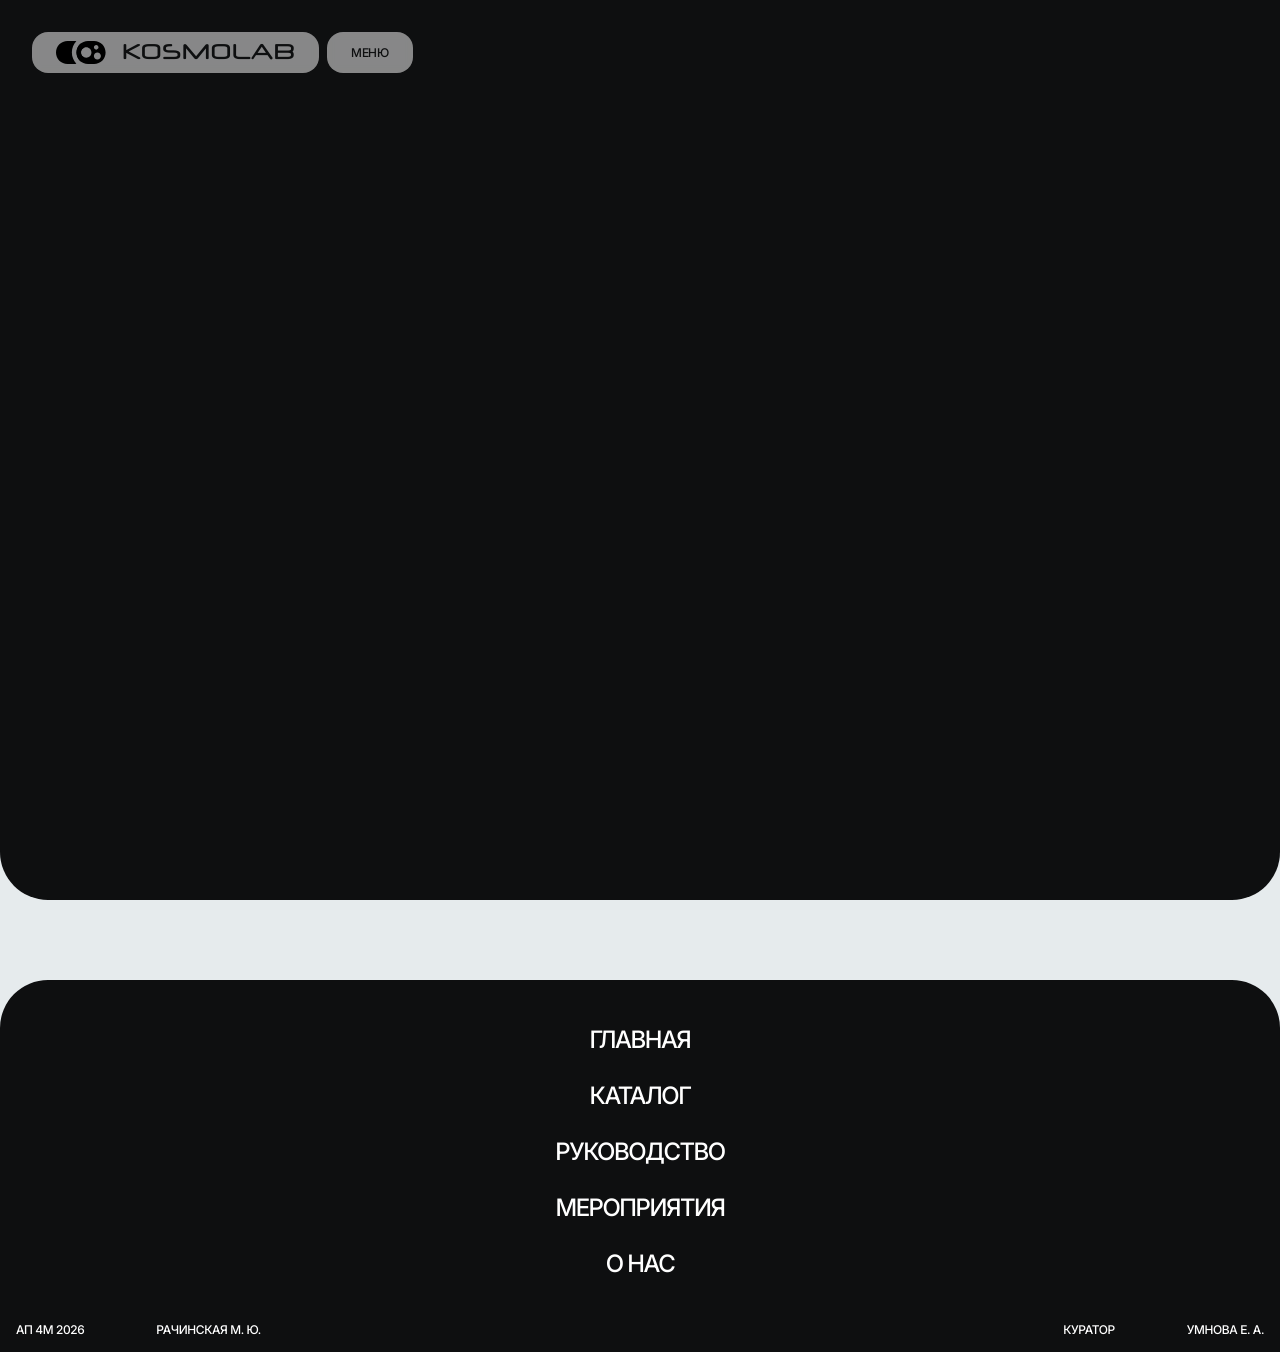
==== about.html @ 8a2f96f0 "add catalog teaser section" ====
<!DOCTYPE html>
<html lang="ru">
<head>
    <meta charset="UTF-8">
    <meta name="viewport" content="width=device-width, initial-scale=1.0">
    <title>KOSMOLAB — О нас</title>

    <link rel="stylesheet" href="./css/reset.css">
    <link rel="stylesheet" href="./css/variables.css">
    <link rel="stylesheet" href="./css/main.css">
    <link rel="stylesheet" href="./css/tab-adaptive.css">
    <link rel="stylesheet" href="./css/mob-adaptive.css">

    <script src="./js/main.js" defer></script>
</head>

<body>
    <div class="page">
        <header class="header">
            <a class="header__logo" href="./index.html" aria-label="KOSMOLAB — главная">
                <img class="header__logo-icon" src="./assets/images/ui/kosmolab-logo-icon.svg" alt="">
                <span class="header__logo-text">KOSMOLAB</span>
            </a>

            <nav class="nav" aria-label="Основная навигация">
                <a class="nav__link text-microcopy-medium is-active" href="./index.html">Главная</a>
                <a class="nav__link text-microcopy-medium" href="./catalog.html">Каталог</a>
                <a class="nav__link text-microcopy-medium" href="./events.html">Мероприятия</a>
                <a class="nav__link text-microcopy-medium" href="./about.html">О нас</a>
                <a class="nav__link text-microcopy-medium" href="./guide.html">Руководство</a>
            </nav>

            <button class="button mobile-menu-button text-microcopy-medium" type="button" aria-expanded="false" aria-controls="mobileNav">
                Меню
            </button>

            <nav class="mobile-nav" id="mobileNav" aria-label="Мобильная навигация">
                <a class="mobile-nav__link button text-microcopy-medium is-active" href="./index.html">Главная</a>
                <a class="mobile-nav__link button text-microcopy-medium" href="./catalog.html">Каталог</a>
                <a class="mobile-nav__link button text-microcopy-medium" href="./events.html">Мероприятия</a>
                <a class="mobile-nav__link button text-microcopy-medium" href="./about.html">О нас</a>
                <a class="mobile-nav__link button text-microcopy-medium" href="./guide.html">Руководство</a>
            </nav>
        </header>

        <main>
            <section class="hero-screen">
                <div class="hero-screen__inner">
                    <div class="hero-screen__visual">
                        
                    </div>
                </div>
            </section>
        </main>

        <footer class="footer">
            <nav class="footer__nav" aria-label="Навигация в подвале">
                <a class="text-caption" href="./index.html">Главная</a>
                <a class="text-caption" href="./catalog.html">Каталог</a>
                <a class="text-caption" href="./guide.html">Руководство</a>
                <a class="text-caption" href="./events.html">Мероприятия</a>
                <a class="text-caption" href="./about.html">О&nbsp;нас</a>
            </nav>

            <div class="footer__meta">
                <span class="text-microcopy-medium">АП&nbsp;4М&nbsp;2026</span>
                <span class="text-microcopy-medium">Рачинская&nbsp;М.&nbsp;Ю.</span>
            </div>

            <div class="footer__credits">
                <span class="text-microcopy-medium">Куратор</span>
                <span class="text-microcopy-medium">Умнова&nbsp;Е.&nbsp;А.</span>
            </div>
        </footer>
    </div>
</body>
</html>
---- css/variables.css ----
@font-face {
    font-family: "Neuropol";
    src: url("../assets/fonts/neuropol.woff2") format("woff2");
    font-weight: 400;
    font-style: normal;
    font-display: swap;
}

@font-face {
    font-family: "Inter";
    src: url("../assets/fonts/inter-regular.woff2") format("woff2");
    font-weight: 400;
    font-style: normal;
    font-display: swap;
}

@font-face {
    font-family: "Inter";
    src: url("../assets/fonts/inter-medium.woff2") format("woff2");
    font-weight: 500;
    font-style: normal;
    font-display: swap;
}

:root {
    --page-width: 1440px;

    --grid-columns: 12;
    --page-padding: 16px;
    --grid-gap: 16px;

    --header-offset: 32px;
    --section-space: 80px;

    --color-black: #0E0F10;
    --color-white: #FFFFFF;
    --color-light-gray: #E6EBED;
    --color-gray: #65676B;
    --color-blue: #C2D8EE;
    --color-dark-blue: #242B31;

    --color-black-rgb: 0, 0, 0;
    --color-white-rgb: 255, 255, 255;

    --glass-white: rgba(var(--color-white-rgb), 0.5);
    --glass-black-text: rgba(var(--color-black-rgb), 0.35);

    --blur-default: 5px;

    --radius-small: 16px;
    --radius-medium: 24px;
    --radius-large-mobile: 32px;
    --radius-large: 48px;
    --radius-pill: 999px;

    --font-main: "Inter", Arial, sans-serif;
    --font-display: "Neuropol", Arial, sans-serif;
}
---- css/main.css ----
body {
    font-family: var(--font-main);
    background-color: var(--color-light-gray);
    color: var(--color-black);
}

.page {
    width: 100%;
    min-height: 100vh;
    overflow-x: hidden;

    display: flex;
    flex-direction: column;
}

main {
    flex: 1;
}

.grid {
    display: grid;
    grid-template-columns: repeat(var(--grid-columns), minmax(0, 1fr));
    column-gap: var(--grid-gap);
}

.section {
    padding-top: var(--section-space);
    padding-bottom: 0;
}

.is-hidden {
    display: none !important;
}


/* типографика */
.text-h1 {
    font-family: var(--font-display);
    font-size: 64px;
    line-height: 1;
    font-weight: 400;
    text-transform: uppercase;
}

.text-h2 {
    font-family: var(--font-main);
    font-size: 48px;
    line-height: 1;
    font-weight: 500;
    letter-spacing: -0.06em;
    text-transform: uppercase;
}

.text-caption {
    font-family: var(--font-main);
    font-size: 24px;
    line-height: 1;
    font-weight: 500;
    letter-spacing: -0.06em;
    text-transform: uppercase;
}

.text-body {
    font-family: var(--font-main);
    font-size: 16px;
    line-height: 1.2;
    font-weight: 400;
    letter-spacing: -0.06em;
    text-transform: uppercase;
}

.text-microcopy {
    font-family: var(--font-main);
    font-size: 12px;
    line-height: 1.1;
    font-weight: 400;
    letter-spacing: -0.03em;
    text-transform: uppercase;
}

.text-microcopy-medium {
    font-family: var(--font-main);
    font-size: 12px;
    line-height: 1.1;
    font-weight: 500;
    letter-spacing: -0.03em;
    text-transform: uppercase;
}



.container {
    width: 100%;
    max-width: var(--page-width);
    margin: 0 auto;
    padding-left: var(--page-padding);
    padding-right: var(--page-padding);
}


/* ui */
.nav {
    display: flex;
    align-items: center;
    gap: 8px;
}

.nav__link {
    min-height: 41px;
    padding: 0 24px;

    display: inline-flex;
    align-items: center;
    justify-content: center;

    border-radius: var(--radius-small);
    background-color: var(--glass-white);
    backdrop-filter: blur(var(--blur-default));
    -webkit-backdrop-filter: blur(var(--blur-default));

    color: rgba(var(--color-black-rgb), 0.35);
}

.nav__link.is-active {
    color: var(--color-black);
}

.nav__link,
.button {
    font-family: var(--font-main);
    font-weight: 500;
}

.button.mobile-menu-button {
    display: none;
}


.button {
    min-height: 41px;
    padding: 0 24px;

    display: inline-flex;
    align-items: center;
    justify-content: center;
    gap: 8px;

    border-radius: var(--radius-small);
    background-color: var(--glass-white);
    backdrop-filter: blur(var(--blur-default));
    -webkit-backdrop-filter: blur(var(--blur-default));

    color: var(--color-black);
    white-space: nowrap;
}

.button--solid {
    background-color: var(--color-white);
    backdrop-filter: none;
    -webkit-backdrop-filter: none;
}

.button--outline {
    background-color: transparent;
    color: var(--color-white);
    border: 1px solid var(--color-white);
    backdrop-filter: none;
    -webkit-backdrop-filter: none;
}

.icon-button {
    width: 72px;
    height: 72px;

    display: inline-flex;
    align-items: center;
    justify-content: center;

    border-radius: var(--radius-small);
    background-color: var(--glass-white);
    backdrop-filter: blur(var(--blur-default));
    -webkit-backdrop-filter: blur(var(--blur-default));
}

.icon-button img,
.icon-button svg {
    width: 32px;
    height: 32px;
}


/* хедер */
.header {
    position: fixed;
    top: var(--header-offset);
    left: var(--header-offset);
    right: var(--header-offset);
    z-index: 100;

    display: flex;
    align-items: center;
    gap: 8px;
}

.header__logo {
    min-height: 41px;
    padding: 0 24px;

    display: inline-flex;
    align-items: center;
    justify-content: center;
    gap: 16px;

    border-radius: var(--radius-small);
    background-color: var(--glass-white);
    backdrop-filter: blur(var(--blur-default));
    -webkit-backdrop-filter: blur(var(--blur-default));

    color: var(--color-black);
    font-family: var(--font-display);
    font-size: 24px;
    line-height: 1;
    text-transform: uppercase;
}
.mobile-nav {
    display: none;
}

.header__logo-icon {
    height: 23px;
    width: auto;
    flex-shrink: 0;
}

.header__logo-text {
    display: inline-block;
}


.card {
    border-radius: var(--radius-medium);
    background-color: var(--color-white);
    overflow: hidden;
}

/* футер */
.footer {
    position: relative;
    width: 100%;
    min-height: 372px;

    margin-top: var(--section-space);
    padding: 48px 16px 20px;

    background-color: var(--color-black);
    color: var(--color-white);

    border-radius: var(--radius-large) var(--radius-large) 0 0;
}

.footer__nav {
    width: fit-content;
    margin: 0 auto;

    display: flex;
    flex-direction: column;
    align-items: center;
    gap: 32px;
}

.footer__meta {
    position: absolute;
    left: 16px;
    bottom: 16px;

    display: flex;
    align-items: center;
    gap: 72px;
}

.footer__credits {
    position: absolute;
    right: 16px;
    bottom: 16px;

    display: flex;
    align-items: center;
    gap: 72px;
}






/* I. hero-блок */
.hero-screen {
    width: 100%;
    min-height: 0x;
    height: 100svh;
    

    position: relative;
    overflow: hidden;

    background-color: var(--color-black);
    color: var(--color-white);

    border-radius: 0 0 var(--radius-large) var(--radius-large);

    --callout-start-width: 1380px;
    --callout-shift-speed: 0.53;
    --callout-shift: max(0px, calc((var(--callout-start-width) - 100vw) * var(--callout-shift-speed)));
}

.hero-screen__inner {
    width: 100%;
    height: 100%;
    position: relative;
}

.hero-screen__visual {
    position: absolute;
    inset: 0;
}

/* фон : шум */
.hero-screen__bg {
    position: absolute;
    inset: 0;
    z-index: 0;

    width: 100%;
    height: 100%;
    object-fit: cover;
    opacity: 0.9;
    pointer-events: none;
    user-select: none;
}

/* планеты */
.hero-screen__planet {
    position: absolute;
    pointer-events: none;
    user-select: none;
}

/* общий размер большой планеты */
.hero-screen {
    --planet-main-size: clamp(520px, calc(428px + 11.9vw), 600px);
}

.hero-screen__planet--main {
    z-index: 1;
    width: var(--planet-main-size);
    height: auto;

    left: 50%;
    top: 48%;
    transform: translate(-50%, -50%);
}

.hero-screen__planet--small {
    z-index: 3;

    width: calc(var(--planet-main-size) * 0.333);
    height: auto;

    left: calc(50% + var(--planet-main-size) * 0.4);
    top: calc(50% + var(--planet-main-size) * 0.35);

    transform: translate(-50%, -50%);
}


/* логотип + описание */
.hero-screen__content {
    position: absolute;
    z-index: 4;
    left: 50%;
    top: 50%;
    transform: translate(-50%, -50%);

    display: flex;
    align-items: center;
    gap: 32px;

    width: max-content;
    max-width: calc(100% - 48px);
}

/* биг логотип kosmolab */
.hero-screen__logo {
    flex: 0 1 auto;
    min-width: 0;
    width: min(70vw, 1040px);
    height: auto;
    pointer-events: none;
    user-select: none;
}
.hero-screen__logo--tablet,
.hero-screen__logo--mobile {
    display: none;
}

/* описание лабы */
.hero-screen__lead {
    flex: 0 0 auto;
    width: 360px;
    margin: 0;

    font-family: var(--font-main);
    font-weight: 500;
    font-size: 24px;
    line-height: 1.15;
    letter-spacing: -0.04em;
    text-transform: uppercase;
    color: var(--color-white);
}


/* пунктики с подписями */
.hero-callout {
    position: absolute;
    z-index: 4;

    width: 380px;
    height: 90px;
}

.hero-callout__circle {
    position: absolute;
    width: 48px;
    height: 48px;

    border-radius: 50%;
    background-color: rgba(var(--color-white-rgb), 0.5);
    backdrop-filter: blur(var(--blur-default));
    -webkit-backdrop-filter: blur(var(--blur-default));
}

.hero-callout__line {
    position: absolute;
    width: 120px;
    height: auto;
    z-index: 10;

    display: block;
    pointer-events: none;
    user-select: none;
}

.hero-callout__text {
    position: absolute;
    white-space: nowrap;

    font-family: var(--font-main);
    font-weight: 500;
    font-size: 12px;
    line-height: 1.15;
    letter-spacing: -0.02em;
    text-transform: uppercase;
    color: var(--color-light-gray);
}


/* верхний правый пункт */
.hero-callout--top {
    left: calc(50% + 204px - var(--callout-shift));
    top: calc(50% - 280px);
}
.hero-callout--top .hero-callout__circle {
    left: 0;
    bottom: 0;
}
.hero-callout--top .hero-callout__line {
    left: 24px;
    bottom: 24px;
    width: 150px;
}
.hero-callout--top .hero-callout__text {
    left: 188px;
    top: 20px;
}

/* нижний левый пункт */
.hero-callout--bottom {
    right: calc(50% + 176px - var(--callout-shift));
    top: calc(50% + 194px);
}
.hero-callout--bottom .hero-callout__circle {
    right: 0;
    top: 0;
}
.hero-callout--bottom .hero-callout__line {
    right: 24px;
    top: 24px;
    width: 150px;
}
.hero-callout--bottom .hero-callout__text {
    right: 188px;
    bottom: 20px;
}


/* кнопки */
.hero-screen__buttons {
    position: absolute;
    z-index: 6;
    left: 50%;
    bottom: 32px;
    transform: translateX(-50%);

    display: inline-grid;
    grid-auto-flow: column;
    grid-auto-columns: 1fr;
    gap: 12px;
}
.hero-screen__buttons .button {
    width: 100%;
    justify-content: center;
}







/* II. о нас */
.about-preview {
    background-color: var(--color-light-gray);
}

.about-preview__inner {
    row-gap: 64px;
    align-items: start;
}


/* заголовок */
.about-preview__title {
    grid-column: 1 / 13;
    grid-row: 1;
    margin: 0;
    color: var(--color-black);

    white-space: nowrap;
}

/* утп */
.about-preview__stats {
    grid-column: 1 / 13;
    grid-row: 1;

    display: grid;
    grid-template-columns: repeat(var(--grid-columns), minmax(0, 1fr));
    column-gap: var(--grid-gap);
    align-items: start;

    margin-top: 12px;
}
.about-preview__stat:nth-child(1) {
    grid-column: 4 / 7;
}
.about-preview__stat:nth-child(2) {
    grid-column: 8 / 10;
}
.about-preview__stat:nth-child(3) {
    grid-column: 12 / 13;
    justify-self: end;
    text-align: right;
}

.about-preview__stat {
    margin: 0;
    display: flex;
    flex-direction: column;
    gap: 4px;
}

.about-preview__stat--end {
    align-items: flex-end;
    text-align: right;
}

.about-preview__stat-line {
    color: rgba(var(--color-black-rgb), 0.25);
    white-space: nowrap;
}


/* описание + миссия */
.about-preview__content {
    grid-column: 1 / 13;
    grid-row: 2;

    display: grid;
    grid-template-columns: repeat(var(--grid-columns), minmax(0, 1fr));
    column-gap: var(--grid-gap);
}

.about-preview__block {
    grid-column: 1 / 6;
    display: flex;
    align-items: flex-start;
    gap: 16px;
}

.about-preview__block--mission {
    grid-column: 8 / 13;
}

/* стиль боди */
.about-preview__label {
    flex: 0 0 auto;
    min-width: 88px;
    color: var(--color-gray);
}
.about-preview__text {
    margin: 0;
    max-width: 340px;
    color: var(--color-gray);
}

.about-preview__block--mission .about-preview__text {
    max-width: 360px;
}


/* ста-кнопка */
.about-preview__button {
    grid-column: 1 / 13;
    grid-row: 3;
    justify-self: center;

    color: var(--color-black);
    border-color: var(--color-black);
}






/* III. тизер каталога */
.catalog-teaser {
    background-color: var(--color-light-gray);
    --teaser-planet: 340px;
    --teaser-gap: 75px;
}

/* бегущая строка планет */
.catalog-teaser__marquee {
    width: 100vw;
    margin-left: calc(50% - 50vw);
    overflow: hidden;
}
.catalog-teaser__track {
    display: flex;
    align-items: flex-start;
    gap: var(--teaser-gap);

    width: max-content;
    margin: 0;
    padding: 0;
    list-style: none;

    animation: catalog-teaser-marquee 25s linear infinite;
    will-change: transform;
}

@keyframes catalog-teaser-marquee {
    from { transform: translateX(0); }
    to   { transform: translateX(-50%); }
}


.catalog-teaser__planet {
    flex: 0 0 var(--teaser-planet);

    display: flex;
    flex-direction: column;
    align-items: center;
    gap: 32px;
}

.catalog-teaser__planet-image {
    position: relative;
    width: var(--teaser-planet);
    aspect-ratio: 1 / 1;
}

.catalog-teaser__planet-image img {
    display: block;
    width: 100%;
    height: 100%;
    object-fit: contain;
}


/* ховер лайт планет */
.catalog-teaser__planet-image .is-light {
    position: absolute;
    inset: 0;
    opacity: 0;
    transition: opacity 0.4s ease;
}

.catalog-teaser__planet:hover .is-light {
    opacity: 1;
}

.catalog-teaser__planet-name {
    color: var(--color-black);
}


/* мерч */
.catalog-teaser__merch {
    display: grid;
    grid-template-columns: repeat(3, 1fr);
    column-gap: calc(var(--grid-gap));
    margin-top: 48px;
}

.catalog-teaser__card {
    margin: 0;
    display: flex;
    flex-direction: column;
    align-items: center;
    gap: 32px;
}

.catalog-teaser__card-frame {
    width: 100%;
    aspect-ratio: 1 / 1;
    overflow: hidden;
    border-radius: var(--radius-medium);
    background-color: var(--color-light-gray);
}

.catalog-teaser__card-image {
    width: 100%;
    height: 100%;
    object-fit: cover;

    /* дефолт : зум + чб */
    transform: scale(2.1);
    filter: grayscale(1);
    transition: transform 0.7s ease, filter 0.7s ease;
}

.catalog-teaser__card:hover .catalog-teaser__card-image {
    transform: scale(1);
    filter: grayscale(0);
}

.catalog-teaser__card-name {
    color: var(--color-black);
}

/* ста-кнопка */
.catalog-teaser__button {
    display: flex;
    justify-self: center;
    width: max-content;

    margin: 48px;

    color: var(--color-black);
    border-color: var(--color-black);
}

/* уважение к prefers-reduced-motion */
@media (prefers-reduced-motion: reduce) {
    .catalog-teaser__track {
        animation: none;
    }
}
---- css/tab-adaptive.css ----
/* планшет 1280px - 769px */
@media (min-width: 769px) and (max-width: 1280px) {
    
    /* ui */
    .nav {
        display: none;
    }

    .button.mobile-menu-button {
        display: inline-flex;
    }

    /* хедер */
    .header {
        right: auto;
        width: max-content;
    }
    .header__logo-icon {
        height: 23px;
    }


    /* выпадающее меню */
    .mobile-nav {
        position: absolute;
        top: calc(100% + 12px);
        left: 0;

        display: grid;
        grid-template-columns: 1fr;
        gap: 8px;

        width: 100%;

        opacity: 0;
        visibility: hidden;
        pointer-events: none;
        transform: translateY(-8px);
        transition: opacity 0.25s ease, transform 0.25s ease, visibility 0.25s ease;
    }

    .mobile-nav.is-open {
        opacity: 1;
        visibility: visible;
        pointer-events: auto;
        transform: translateY(0);
    }

    .mobile-nav__link {
        width: 100%;
        min-height: 41px;

        justify-content: flex-start;
        text-align: left;

        color: rgba(var(--color-black-rgb), 0.35);
    }

    .mobile-nav__link.is-active {
        color: var(--color-black);
    }



    /* I. hero-блок */
    
    /* логотип + описание */
    .hero-screen__content {
        gap: 24px;
        max-width: calc(100% - 64px);
    }

    .hero-screen__logo--tablet {
        display: block;
        width: clamp(320px, 38vw, 420px);
        transform: translateY(16px);
    }
    .hero-screen__logo--desktop,
    .hero-screen__logo--mobile {
        display: none;
    }


    /* пунктики с подписями */
    .hero-callout {
        width: 300px;
    }

    .hero-callout__text {
        white-space: normal;
        max-width: 150px;
    }

    /* верхний правый пункт */
    .hero-callout--top {
        left: auto;
        right: 48px;
        top: calc(50% - 300px);
    }

    .hero-callout--top .hero-callout__circle {
        left: 0;
        bottom: 0;
    }

    .hero-callout--top .hero-callout__line {
        left: 24px;
        bottom: 24px;
        width: 150px;
    }

    .hero-callout--top .hero-callout__text {
        left: 64px;
        top: -12px;
        text-align: left;
    }

    /* нижний левый пункт */
    .hero-callout--bottom {
        left: 72px;
        right: auto;
        bottom: calc(50% - 300px);
    }

    .hero-callout--bottom .hero-callout__circle {
        right: 0;
        top: 0;
    }

    .hero-callout--bottom .hero-callout__line {
        right: 24px;
        top: 24px;
        width: 150px;
    }

    .hero-callout--bottom .hero-callout__text {
        right: 24px;
        bottom: -12px;
        text-align: left;
    }




    /* II. о нас */
    .about-preview__inner {
        row-gap: 48px;
    }

    /* заголовок */
    .about-preview__title {
        grid-column: 1 / 5;
        grid-row: 1;
    }

    /* утп */
    .about-preview__stats {
        grid-column: 1 / 13;
        grid-row: 2;

        display: grid;
        grid-template-columns: repeat(var(--grid-columns), minmax(0, 1fr));
        column-gap: var(--grid-gap);
        row-gap: 0;

        margin-top: 0;
    }

    .about-preview__stat:nth-child(1) {
        grid-column: 1 / 4;
    }

    .about-preview__stat:nth-child(2) {
        grid-column: 7 / 10;
    }

    .about-preview__stat:nth-child(3) {
        grid-column: 10 / 13;
        justify-self: end;
        align-items: flex-end;
        text-align: right;
    }

    /* описание + миссия */
    .about-preview__content {
        grid-column: 1 / 13;
        grid-row: 3;

        display: grid;
        grid-template-columns: repeat(var(--grid-columns), minmax(0, 1fr));
        column-gap: var(--grid-gap);
        row-gap: 0;
    }

    .about-preview__block {
        grid-column: 1 / 6;

        display: flex;
        flex-direction: column;
        gap: 12px;
    }

    .about-preview__block--mission {
        grid-column: 7 / 13;
    }

    .about-preview__text,
    .about-preview__block--mission .about-preview__text {
        max-width: 340px;
    }

    /* ста */
    .about-preview__button {
        grid-column: 1 / 13;
        grid-row: 4;
        justify-self: center;
        margin-top: 8px;
    }




    /* ===== Тизер каталога — планшет ===== */
    .catalog-teaser {
        --teaser-planet: 240px;
        --teaser-gap: 56px;
    }

    .catalog-teaser__merch {
        column-gap: var(--grid-gap);
        margin-top: 56px;
    }

    .catalog-teaser__button {
        margin-top: 56px;
    }
}
---- css/mob-adaptive.css ----
/* мобилка <= 768px */
@media (max-width: 768px) {
    :root {
        --grid-columns: 4;
        --page-padding: 16px;
        --grid-gap: 12px;

        --header-offset: 20px;
        --section-space: 60px;
    }


    /* типографика */
    .text-h1 {
        font-size: 37px;
    }

    .text-h2 {
        font-size: 32px;
    }

    .text-caption {
        font-size: 21px;
    }

    .text-body {
        font-size: 16px;
    }

    .text-microcopy,
    .text-microcopy-medium {
        font-size: 12px;
    }


    /* ui */
    .nav {
        display: none;
    }

    .button.mobile-menu-button {
        display: inline-flex;
    }


    /* хедер */
    .header {
        right: auto;
        width: max-content;
    }

    .header__logo-text {
        display: none;
    }

    .header__logo-icon {
        height: 23px;
    }

    /* выпадающее меню */
    .mobile-nav {
        position: absolute;
        top: calc(100% + 12px);
        left: 0;

        display: grid;
        grid-template-columns: 1fr;
        gap: 8px;

        width: 100%;

        opacity: 0;
        visibility: hidden;
        pointer-events: none;
        transform: translateY(-8px);
        transition: opacity 0.25s ease, transform 0.25s ease, visibility 0.25s ease;
    }

    .mobile-nav.is-open {
        opacity: 1;
        visibility: visible;
        pointer-events: auto;
        transform: translateY(0);
    }

    .mobile-nav__link {
        width: 100%;
        min-height: 41px;

        justify-content: flex-start;
        text-align: left;

        color: rgba(var(--color-black-rgb), 0.35);
    }

    .mobile-nav__link.is-active {
        color: var(--color-black);
    }


    /* футер */
    .footer {
        min-height: 330px;
        padding: 48px 16px 48px;
        border-radius: 32px 32px 0 0;
    }

    .footer__nav {
        gap: 28px;
        font-size: 24px;
    }

    .footer__meta,
    .footer__credits {
        position: static;
        gap: 0;
        justify-content: space-between;

        width: 100%;
        font-size: 12px;
    }

    .footer__meta {
        margin-top: 48px;
    }

    .footer__credits {
        margin-top: 12px;
    }




    /* I. hero-блок */
    .hero-screen {
        --planet-main-size: clamp(280px, 78vw, 520px);
        --mob-hero-shift: clamp(32px, 6svh, 72px);

        height: 100vh;
        height: 100svh;
        min-height: 0;
        max-height: 950px;

        border-radius: 0 0 var(--radius-large-mobile) var(--radius-large-mobile);
    }

    /* планеты */
    .hero-screen__planet--main {
        top: calc(50% - var(--mob-hero-shift));
    }
    .hero-screen__planet--small {
        top: calc(50% + var(--planet-main-size) * 0.42 - var(--mob-hero-shift));
    }

    /* логотип + описание */
    .hero-screen__content {
        position: absolute;
        inset: 0;

        display: block;

        width: auto;
        max-width: none;

        transform: none;
    }

    /* логотип */
    .hero-screen__logo--mobile {
        display: block;
        position: absolute;
        left: 24px;
        top: calc(48% - var(--mob-hero-shift));
        transform: translateY(-50%);

        width: clamp(240px, 88vw, 300px);
        height: auto;
    }

    .hero-screen__logo--desktop,
    .hero-screen__logo--tablet {
        display: none;
    }

    /* описание лабы */
    .hero-screen__lead {
        position: absolute;
        left: 24px;
        right: 24px;
        bottom: 80px;

        width: auto;
        max-width: 348px;
        margin: 0;

        font-size: 21px;
        line-height: 1.1;
        letter-spacing: -0.06em;
    }


    /* пунктики с подписями */
    .hero-callout {
        width: 170px;
        height: 107px;
    }

    .hero-callout__text {
        white-space: normal;
        width: 120px;
        max-width: 115px;
    }

    /* верхний правый пункт */
    .hero-callout--top {
        left: auto;
        right: 32px;
        top: calc(50% - 235px - var(--mob-hero-shift));
    }

    .hero-callout--top .hero-callout__circle {
        left: 0;
        bottom: 0;
    }

    .hero-callout--top .hero-callout__line {
        left: 24px;
        bottom: 24px;
        width: 150px;
    }

    .hero-callout--top .hero-callout__text {
        left: 64px;
        top: -7px;
        text-align: left;
    }
    
    /* нижний левый пункт */
    .hero-callout--bottom {
        left: 32px;
        right: auto;
        top: auto;
        bottom: calc(50% - 235px + var(--mob-hero-shift));
    }

    .hero-callout--bottom .hero-callout__circle {
        right: 0;
        top: 0;
    }

    .hero-callout--bottom .hero-callout__line {
        right: 24px;
        top: 24px;
        width: 150px;
    }

    .hero-callout--bottom .hero-callout__text {
        left: -4px;
        top: 15px;
        text-align: left;
    }


    /* mob : кнопки */
    .hero-screen__buttons {
        left: 16px;
        right: 16px;
        bottom: 16px;
        transform: none;

        display: grid;
        grid-template-columns: 1fr 1fr;
        grid-auto-flow: row;
        gap: 12px;
    }




    /* II. о нас */
    .about-preview__inner {
        row-gap: 32px;
    }
    
    /* заголовок */
    .about-preview__title {
        grid-column: 1 / 5;
        grid-row: auto;
    }

    /* утп */
    .about-preview__stats {
        grid-column: 1 / 5;
        grid-row: auto;

        display: grid;
        grid-template-columns: 1fr;
        row-gap: 16px;

        margin-top: -4px;
    }

    .about-preview__stat {
        margin: 0;
        width: 100%;
    }

    .about-preview__stat:nth-child(1) {
        grid-column: 1 / -1;
        justify-self: stretch;
        align-items: flex-start;
        text-align: left;
    }

    .about-preview__stat:nth-child(2) {
        grid-column: 1 / -1;
        justify-self: stretch;
        align-items: flex-end;
        text-align: right;
    }

    .about-preview__stat:nth-child(3) {
        grid-column: 1 / -1;
        justify-self: stretch;
        align-items: flex-start;
        text-align: left;
    }

    .about-preview__stat--end {
        align-items: flex-start;
        text-align: left;
    }

    .about-preview__stat-line {
        white-space: normal;
    }

    /* описание + миссия */
    .about-preview__content {
        grid-column: 1 / 5;
        grid-row: auto;
        grid-template-columns: 1fr;
        row-gap: 32px;
    }
        
    .about-preview__block,
    .about-preview__block--mission {
        grid-column: 1 / 5;
        flex-direction: column; gap: 8px;
    }
    
    .about-preview__text,
    .about-preview__block--mission .about-preview__text {
        max-width: none;
    }
        
    /* ста */ .about-preview__button {
        grid-column: 1 / 5;
        grid-row: auto;
        justify-self: stretch;
        margin-top: 8px;
    }





    /* ===== Тизер каталога — мобайл: сетка 2×2 вместо бегущей строки ===== */

    /* отключаем marquee: лента больше не обрезается и не едет */
    .catalog-teaser__marquee {
        overflow: visible;
    }

    .catalog-teaser__track {
        display: grid;
        grid-template-columns: repeat(2, 1fr);
        column-gap: 16px;
        row-gap: 48px;
        width: auto;          /* сброс width: max-content с десктопа */
        animation: none;      /* выключаем бесконечную прокрутку */
    }

    /* прячем дубликаты, которые нужны только для desktop-ленты */
    .catalog-teaser__planet[aria-hidden="true"] {
        display: none;
    }

    /* крупные планеты, влезающие в колонку, по центру с подписью */
    .catalog-teaser__planet {
        gap: 12px;
    }

    .catalog-teaser__planet-image {
        width: 100%;
        max-width: clamp(140px, 44vw, 220px);
    }

    /* мерч остаётся ниже, как был (горизонтальная прокрутка со снапом) */
    .catalog-teaser__merch {
        display: flex;
        grid-template-columns: none;
        column-gap: var(--grid-gap);
        margin-top: 48px;

        overflow-x: auto;
        scroll-snap-type: x mandatory;
        -webkit-overflow-scrolling: touch;
        padding-bottom: 4px;
    }

    .catalog-teaser__card {
        flex: 0 0 72%;
        scroll-snap-align: center;
    }

    .catalog-teaser__button {
        width: 100%;
        margin-top: 40px;
    }
}
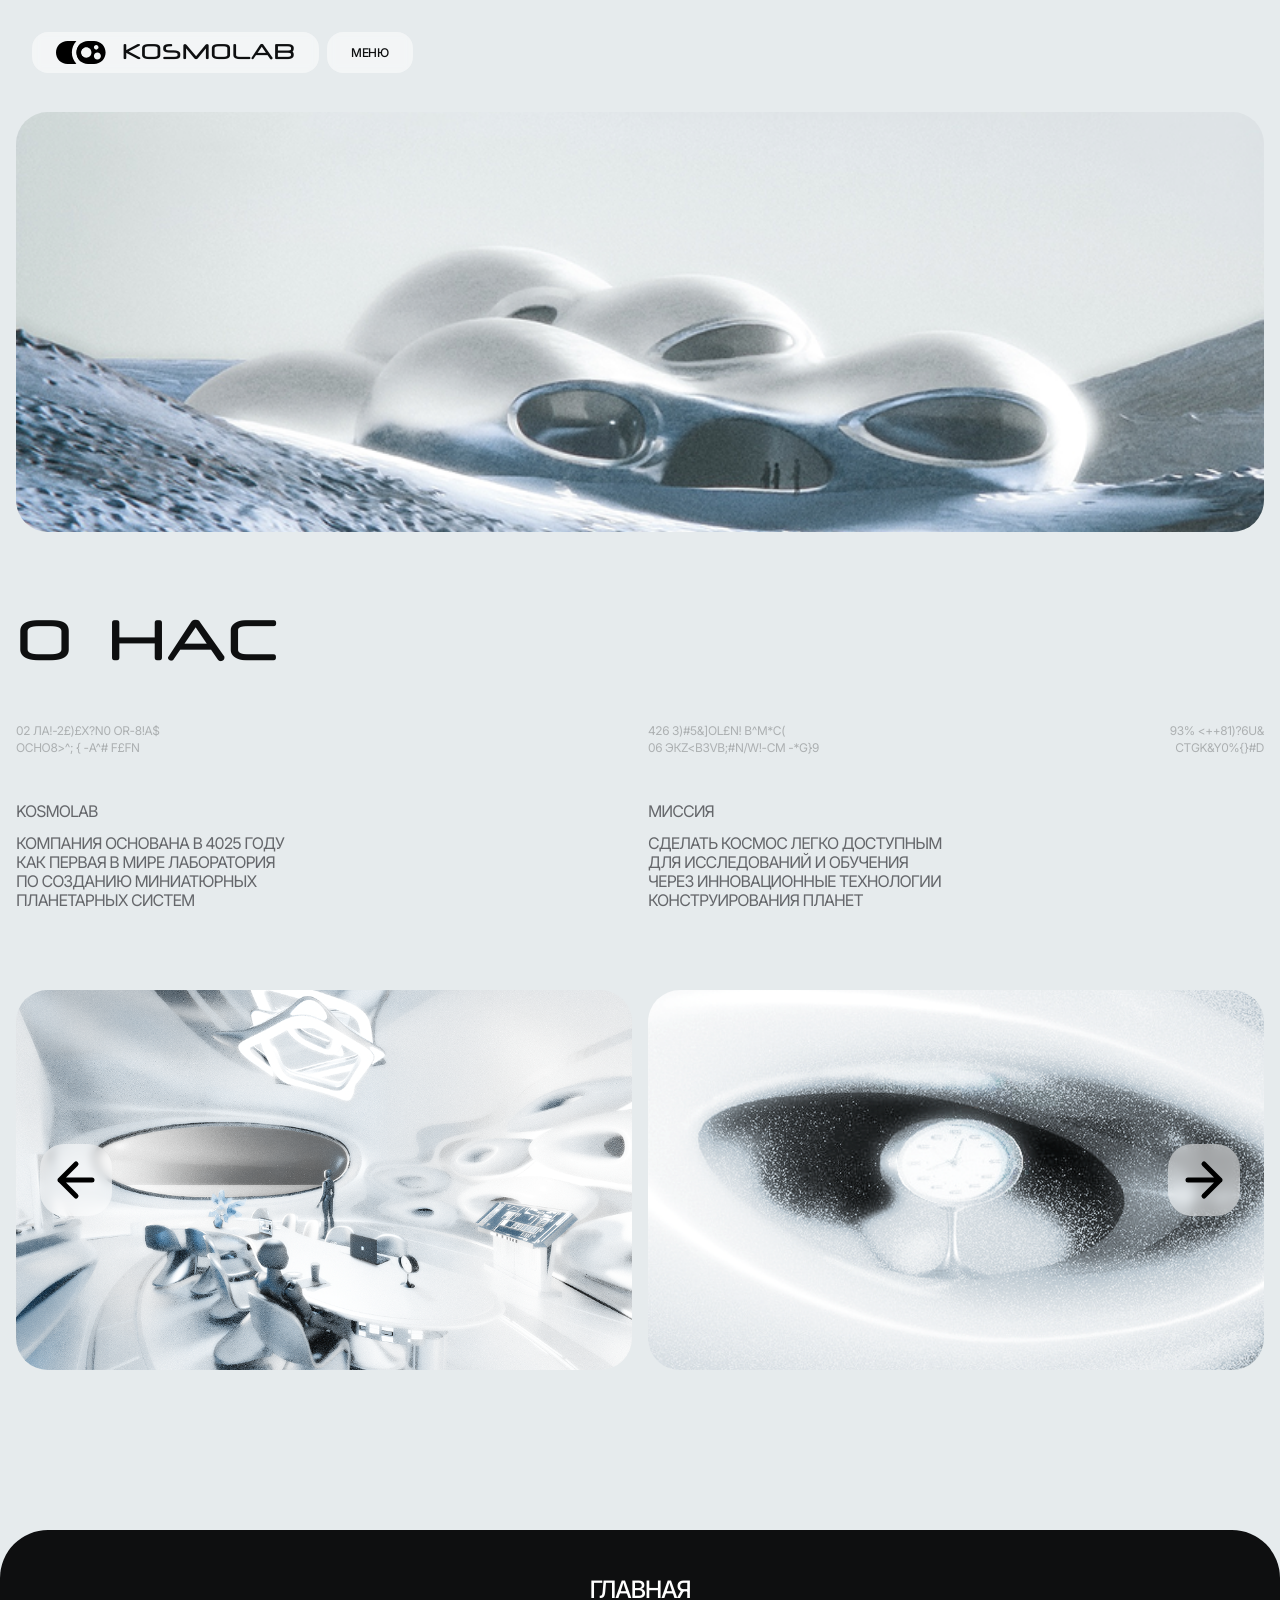
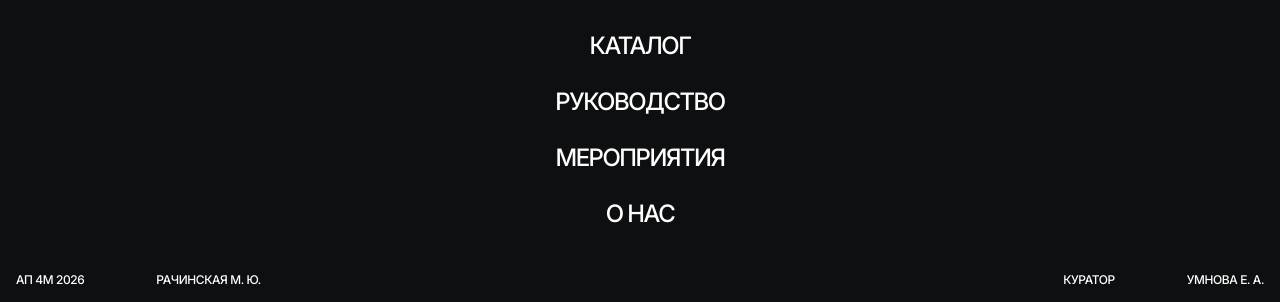
==== commit dbd99172: "add about section" ====
--- a/about.html
+++ b/about.html
@@ -26,8 +26,8 @@
                 <a class="nav__link text-microcopy-medium is-active" href="./index.html">Главная</a>
                 <a class="nav__link text-microcopy-medium" href="./catalog.html">Каталог</a>
                 <a class="nav__link text-microcopy-medium" href="./events.html">Мероприятия</a>
+                <a class="nav__link text-microcopy-medium" href="./guide.html">Руководство</a>
                 <a class="nav__link text-microcopy-medium" href="./about.html">О нас</a>
-                <a class="nav__link text-microcopy-medium" href="./guide.html">Руководство</a>
             </nav>
 
             <button class="button mobile-menu-button text-microcopy-medium" type="button" aria-expanded="false" aria-controls="mobileNav">
@@ -38,18 +38,126 @@
                 <a class="mobile-nav__link button text-microcopy-medium is-active" href="./index.html">Главная</a>
                 <a class="mobile-nav__link button text-microcopy-medium" href="./catalog.html">Каталог</a>
                 <a class="mobile-nav__link button text-microcopy-medium" href="./events.html">Мероприятия</a>
+                <a class="mobile-nav__link button text-microcopy-medium" href="./guide.html">Руководство</a>
                 <a class="mobile-nav__link button text-microcopy-medium" href="./about.html">О нас</a>
-                <a class="mobile-nav__link button text-microcopy-medium" href="./guide.html">Руководство</a>
             </nav>
-        </header>
+        </header> 
 
         <main>
-            <section class="hero-screen">
-                <div class="hero-screen__inner">
-                    <div class="hero-screen__visual">
-                        
+            <section class="about-page">
+                <div class="container">
+                    <div class="about-page__hero">
+                        <video class="about-page__hero-video" autoplay muted loop playsinline preload="metadata"
+                            poster="./assets/images/space/0-exterior-elongated.png" aria-hidden="true">
+                            <source src="./assets/videos/space/space-video.mp4" type="video/mp4">
+                        </video>
+                        <img class="about-page__hero-image" src="./assets/images/space/0-exterior-elongated.png" alt="" aria-hidden="true">
                     </div>
                 </div>
+
+                <div class="container">
+                    <div class="about-page__info">
+                        <div class="about-preview__inner grid">
+                            <h2 class="about-preview__title text-h1">О нас</h2>
+
+                            <div class="about-preview__stats">
+                                <p class="about-preview__stat">
+                                    <span class="about-preview__stat-line text-microcopy" data-scramble-text="02 ЛАБОРАТОРНЫХ СЕКТОРА">02 ЛАБОРАТОРНЫХ СЕКТОРА</span>
+                                    <span class="about-preview__stat-line text-microcopy" data-scramble-text="ОСНОВАНЫ В 4026 ГОДУ">ОСНОВАНЫ В 4026 ГОДУ</span>
+                                </p>
+                                <p class="about-preview__stat">
+                                    <span class="about-preview__stat-line text-microcopy" data-scramble-text="426 ЗАВЕРШЁННЫХ СБОРОК">426 ЗАВЕРШЁННЫХ СБОРОК</span>
+                                    <span class="about-preview__stat-line text-microcopy" data-scramble-text="06 ЭКСПЕРИМЕНТАЛЬНЫХ СЕРИЙ">06 ЭКСПЕРИМЕНТАЛЬНЫХ СЕРИЙ</span>
+                                </p>
+                                <p class="about-preview__stat about-preview__stat--end">
+                                    <span class="about-preview__stat-line text-microcopy" data-scramble-text="93% АВТОНОМНОЙ">93% АВТОНОМНОЙ</span>
+                                    <span class="about-preview__stat-line text-microcopy" data-scramble-text="СТАБИЛЬНОСТИ">СТАБИЛЬНОСТИ</span>
+                                </p>
+                            </div>
+
+                            <div class="about-preview__content">
+                                <div class="about-preview__block">
+                                    <span class="about-preview__label text-body">KOSMOLAB</span>
+                                    <p class="about-preview__text text-body">Компания основана в&nbsp;4025 году как&nbsp;первая&nbsp;в&nbsp;мире лаборатория по&nbsp;созданию миниатюрных планетарных&nbsp;систем</p>
+                                </div>
+                                <div class="about-preview__block about-preview__block--mission">
+                                    <span class="about-preview__label text-body">Миссия</span>
+                                    <p class="about-preview__text text-body">Сделать космос легко доступным для&nbsp;исследований и&nbsp;обучения через&nbsp;инновационные технологии конструирования&nbsp;планет</p>
+                                </div>
+                            </div>
+                        </div>
+                    </div>
+                </div>
+
+                <section class="about-gallery">
+                    <div class="container">
+                        <!-- 1 слайдер : пк / планшет -->
+                        <div class="about-gallery__desktop">
+                            <div class="about-gallery__slider">
+                                <div class="about-gallery__track">
+                                    <div class="about-gallery__slide">
+                                        <div class="about-gallery__image-row">
+                                            <img class="about-gallery__image" src="./assets/images/space/1-office.png" alt="" loading="lazy">
+                                            <img class="about-gallery__image" src="./assets/images/space/2-watches.png" alt="" loading="lazy">
+                                        </div>
+                                    </div>
+                                    <div class="about-gallery__slide"><img class="about-gallery__image" src="./assets/images/space/3-lab-1.1.png" alt="" loading="lazy"></div>
+                                    <div class="about-gallery__slide"><img class="about-gallery__image" src="./assets/images/space/4-lab-2.png" alt="" loading="lazy"></div>
+                                    <div class="about-gallery__slide">
+                                        <div class="about-gallery__image-row">
+                                            <img class="about-gallery__image" src="./assets/images/space/5-robo-hand.png" alt="" loading="lazy">
+                                            <img class="about-gallery__image" src="./assets/images/space/6-stand.png" alt="" loading="lazy">
+                                        </div>
+                                    </div>
+                                    <div class="about-gallery__slide"><img class="about-gallery__image" src="./assets/images/space/7-lab-1.2.png" alt="" loading="lazy"></div>
+                                    <div class="about-gallery__slide"><img class="about-gallery__image" src="./assets/images/space/8-exterior.png" alt="" loading="lazy"></div>
+                                </div>
+                                <div class="about-gallery__controls">
+                                    <button class="icon-button about-gallery__arrow about-gallery__arrow--prev" type="button" aria-label="Предыдущее"><img src="./assets/images/ui/arrow.svg" alt=""></button>
+                                    <button class="icon-button about-gallery__arrow about-gallery__arrow--next" type="button" aria-label="Следующее"><img src="./assets/images/ui/arrow.svg" alt=""></button>
+                                </div>
+                            </div>
+                        </div>
+
+                        <!-- 3 слайдера : мобилка -->
+                        <div class="about-gallery__mobile">
+                            <div class="about-gallery__slider">
+                                <div class="about-gallery__track">
+                                    <div class="about-gallery__slide"><img class="about-gallery__image" src="./assets/images/space/1-office.png" alt="" loading="lazy"></div>
+                                    <div class="about-gallery__slide"><img class="about-gallery__image" src="./assets/images/space/2-watches.png" alt="" loading="lazy"></div>
+                                    <div class="about-gallery__slide"><img class="about-gallery__image" src="./assets/images/space/3-lab-1.1.png" alt="" loading="lazy"></div>
+                                </div>
+                                <div class="about-gallery__controls">
+                                    <button class="icon-button about-gallery__arrow about-gallery__arrow--prev" type="button" aria-label="Предыдущее"><img src="./assets/images/ui/arrow.svg" alt=""></button>
+                                    <button class="icon-button about-gallery__arrow about-gallery__arrow--next" type="button" aria-label="Следующее"><img src="./assets/images/ui/arrow.svg" alt=""></button>
+                                </div>
+                            </div>
+
+                            <div class="about-gallery__slider">
+                                <div class="about-gallery__track">
+                                    <div class="about-gallery__slide"><img class="about-gallery__image" src="./assets/images/space/4-lab-2.png" alt="" loading="lazy"></div>
+                                    <div class="about-gallery__slide"><img class="about-gallery__image" src="./assets/images/space/5-robo-hand.png" alt="" loading="lazy"></div>
+                                    <div class="about-gallery__slide"><img class="about-gallery__image" src="./assets/images/space/6-stand.png" alt="" loading="lazy"></div>
+                                </div>
+                                <div class="about-gallery__controls">
+                                    <button class="icon-button about-gallery__arrow about-gallery__arrow--prev" type="button" aria-label="Предыдущее"><img src="./assets/images/ui/arrow.svg" alt=""></button>
+                                    <button class="icon-button about-gallery__arrow about-gallery__arrow--next" type="button" aria-label="Следующее"><img src="./assets/images/ui/arrow.svg" alt=""></button>
+                                </div>
+                            </div>
+
+                            <div class="about-gallery__slider">
+                                <div class="about-gallery__track">
+                                    <div class="about-gallery__slide"><img class="about-gallery__image" src="./assets/images/space/7-lab-1.2.png" alt="" loading="lazy"></div>
+                                    <div class="about-gallery__slide"><img class="about-gallery__image" src="./assets/images/space/0-exterior-elongated.png" alt="" loading="lazy"></div>
+                                </div>
+                                <div class="about-gallery__controls">
+                                    <button class="icon-button about-gallery__arrow about-gallery__arrow--prev" type="button" aria-label="Предыдущее"><img src="./assets/images/ui/arrow.svg" alt=""></button>
+                                    <button class="icon-button about-gallery__arrow about-gallery__arrow--next" type="button" aria-label="Следующее"><img src="./assets/images/ui/arrow.svg" alt=""></button>
+                                </div>
+                            </div>
+                        </div>
+                    </div>
+                </section>
             </section>
         </main>
 
--- a/css/variables.css
+++ b/css/variables.css
@@ -43,6 +43,7 @@
     --color-white-rgb: 255, 255, 255;
 
     --glass-white: rgba(var(--color-white-rgb), 0.5);
+    --glass-black: rgba(var(--color-black-rgb), 0.6);
     --glass-black-text: rgba(var(--color-black-rgb), 0.35);
 
     --blur-default: 5px;
--- a/css/main.css
+++ b/css/main.css
@@ -161,9 +161,13 @@
 }
 
 .button--outline {
+    --outline-color: var(--color-white);
+    --outline-hover-bg: rgba(var(--color-white-rgb), 0.5);
+    --outline-hover-text: var(--color-black);
+
     background-color: transparent;
-    color: var(--color-white);
-    border: 1px solid var(--color-white);
+    color: var(--outline-color);
+    border: 1px solid var(--outline-color);
     backdrop-filter: none;
     -webkit-backdrop-filter: none;
 }
@@ -184,8 +188,47 @@
 
 .icon-button img,
 .icon-button svg {
-    width: 32px;
-    height: 32px;
+    width: 48px;
+    height: 48px;
+}
+
+/* ховер-состояния кнопочек */
+.nav__link,
+.mobile-nav__link,
+.button,
+.icon-button {
+    transition: background-color 0.5s ease, color 0.5s ease, border-color 0.5s ease;
+}
+
+/* черные outline ста-кнопки */
+.about-preview__button,
+.catalog-teaser__button,
+.events-preview__button {
+    --outline-color: var(--color-black);
+    --outline-hover-bg: var(--color-black);
+    --outline-hover-text: var(--color-white);
+}
+
+@media (hover: hover) and (pointer: fine) {
+    /* затемнение стекляннях буллитов */
+    .nav__link:not(.is-active):hover,
+    .mobile-nav__link:not(.is-active):hover,
+    .button.mobile-menu-button:hover,
+    .icon-button:hover {
+        background-color: rgba(215, 219, 223, 0.5);
+    }
+
+    /* полупрозрачная заполненная кнопочка */
+    .button--solid:hover {
+        background-color: rgba(var(--color-white-rgb), 0.5);
+    }
+
+    /* заливка outline кнопочек */
+    .button--outline:hover {
+        background-color: var(--outline-hover-bg);
+        color: var(--outline-hover-text);
+        border-color: transparent;
+    }
 }
 
 
@@ -237,11 +280,115 @@
 }
 
 
+/* анимашка хедера */
+
+.header.is-nav-enhanced .nav {
+    gap: 0;
+}
+
+.header.is-nav-enhanced .nav__link:first-child,
+.header.is-nav-enhanced .nav__link:not(:first-child) {
+    box-sizing: border-box;
+}
+
+/* буллит: меню —> главная */
+.header.is-nav-enhanced .nav__link:first-child {
+    overflow: hidden;
+    white-space: nowrap;
+    text-align: center;
+    transition: width 0.68s cubic-bezier(0.25, 1, 0.5, 1);
+}
+
+.header.is-nav-enhanced:not(.is-nav-open) .nav__link:first-child {
+    color: var(--color-black);
+}
+
+/* остальные пункты навигации */
+.header.is-nav-enhanced .nav__link:not(:first-child) {
+    max-width: 0;
+    margin-left: 0;
+    padding-left: 0;
+    padding-right: 0;
+
+    opacity: 0;
+    transform: translateX(-6px);
+    overflow: hidden;
+    white-space: nowrap;
+    pointer-events: none;
+
+    transition:
+        max-width 0.72s cubic-bezier(0.25, 1, 0.5, 1),
+        margin-left 0.72s cubic-bezier(0.25, 1, 0.5, 1),
+        padding 0.72s cubic-bezier(0.25, 1, 0.5, 1),
+        opacity 0.5s ease,
+        transform 0.6s cubic-bezier(0.25, 1, 0.5, 1);
+}
+
+/* раскрытие при наведении */
+.header.is-nav-enhanced.is-nav-open .nav__link:not(:first-child) {
+    max-width: 240px;
+    margin-left: 8px;
+    padding-left: 24px;
+    padding-right: 24px;
+
+    opacity: 1;
+    transform: translateX(0);
+    pointer-events: auto;
+}
+
+/* мягкий стаггер появления */
+.header.is-nav-enhanced.is-nav-open .nav__link:nth-child(2) {
+    transition-delay: 0.04s, 0.04s, 0.04s, 0.04s, 0.04s, 0s, 0s, 0s;
+}
+.header.is-nav-enhanced.is-nav-open .nav__link:nth-child(3) {
+    transition-delay: 0.09s, 0.09s, 0.09s, 0.09s, 0.09s, 0s, 0s, 0s;
+}
+.header.is-nav-enhanced.is-nav-open .nav__link:nth-child(4) {
+    transition-delay: 0.14s, 0.14s, 0.14s, 0.14s, 0.14s, 0s, 0s, 0s;
+}
+.header.is-nav-enhanced.is-nav-open .nav__link:nth-child(5) {
+    transition-delay: 0.19s, 0.19s, 0.19s, 0.19s, 0.19s, 0s, 0s, 0s;
+}
+.header.is-nav-enhanced:not(.is-nav-open) .nav__link:not(:first-child) {
+    transition-delay: 0s;
+}
+
+/* ховер-затемнение буллитов */
+.header .nav__link,
+.header .button.mobile-menu-button {
+    transition:
+        background-color 0.8s cubic-bezier(0.22, 1, 0.36, 1),
+        color 0.5s ease,
+        border-color 0.5s ease;
+}
+
+.header.is-nav-enhanced .nav__link:first-child {
+    transition:
+        width 0.68s cubic-bezier(0.25, 1, 0.5, 1),
+        background-color 0.8s cubic-bezier(0.22, 1, 0.36, 1),
+        color 0.5s ease,
+        border-color 0.5s ease;
+}
+
+.header.is-nav-enhanced .nav__link:not(:first-child) {
+    transition:
+        max-width 0.72s cubic-bezier(0.25, 1, 0.5, 1),
+        margin-left 0.72s cubic-bezier(0.25, 1, 0.5, 1),
+        padding 0.72s cubic-bezier(0.25, 1, 0.5, 1),
+        opacity 0.5s ease,
+        transform 0.6s cubic-bezier(0.25, 1, 0.5, 1),
+        background-color 0.8s cubic-bezier(0.22, 1, 0.36, 1),
+        color 0.5s ease,
+        border-color 0.5s ease;
+}
+
+
 .card {
     border-radius: var(--radius-medium);
     background-color: var(--color-white);
     overflow: hidden;
 }
+
 
 /* футер */
 .footer {
@@ -292,8 +439,9 @@
 
 
 
-
-/* I. hero-блок */
+/* I. главная !! */
+
+/* I.I hero-блок */
 .hero-screen {
     width: 100%;
     min-height: 0x;
@@ -370,6 +518,12 @@
     top: calc(50% + var(--planet-main-size) * 0.35);
 
     transform: translate(-50%, -50%);
+}
+
+/* видео-планеты */
+.hero-screen__planet-video {
+    aspect-ratio: 1 / 1;
+    object-fit: contain;
 }
 
 
@@ -463,6 +617,20 @@
     color: var(--color-light-gray);
 }
 
+/* нет переноса подписей */
+.hero-callout__text--mobile {
+    display: none;
+}
+
+.hero-callout__text-line {
+    display: inline;
+    white-space: nowrap;
+}
+
+.hero-callout__text-line + .hero-callout__text-line::before {
+    content: " ";
+}
+
 
 /* верхний правый пункт */
 .hero-callout--top {
@@ -527,7 +695,7 @@
 
 
 
-/* II. о нас */
+/* I.II. о нас */
 .about-preview {
     background-color: var(--color-light-gray);
 }
@@ -643,7 +811,7 @@
 
 
 
-/* III. тизер каталога */
+/* I.III. тизер каталога */
 .catalog-teaser {
     background-color: var(--color-light-gray);
     --teaser-planet: 340px;
@@ -721,7 +889,7 @@
     display: grid;
     grid-template-columns: repeat(3, 1fr);
     column-gap: calc(var(--grid-gap));
-    margin-top: 48px;
+    margin-top: 80px;
 }
 
 .catalog-teaser__card {
@@ -766,15 +934,343 @@
     justify-self: center;
     width: max-content;
 
-    margin: 48px;
+    margin: 48px auto 0;
 
     color: var(--color-black);
     border-color: var(--color-black);
 }
 
-/* уважение к prefers-reduced-motion */
 @media (prefers-reduced-motion: reduce) {
     .catalog-teaser__track {
         animation: none;
     }
-}+}
+
+
+
+
+
+
+/* I.IV. мероприятия */
+.events-preview { background-color: var(--color-light-gray); }
+
+.events-preview__header {
+    display: grid;
+    grid-template-columns: repeat(var(--grid-columns), minmax(0, 1fr));
+    column-gap: var(--grid-gap);
+    align-items: start;
+    margin-bottom: 40px;
+}
+.events-preview__title {
+    grid-column: 1 / 7;
+    margin: 0;
+    color: var(--color-black);
+}
+
+.events-preview__categories {
+    display: contents;
+}
+
+.events-preview__category {
+    display: flex;
+    flex-direction: column;
+    gap: 4px;
+    padding-top: 12px;
+}
+
+.events-preview__category:nth-of-type(1) { grid-column: 7 / 9; }
+.events-preview__category:nth-of-type(2) { grid-column: 9 / 11; }
+.events-preview__category:nth-of-type(3) {
+    grid-column: 11 / 13;
+    justify-self: end;
+    text-align: right;
+}
+
+.events-preview__category .text-microcopy {
+    color: rgba(var(--color-black-rgb), 0.3);
+    white-space: nowrap;
+}
+
+/* слайдер */
+.events-preview__slider {
+    position: relative;
+    overflow: hidden;
+    border-radius: var(--radius-medium);
+}
+
+.events-preview__slider--mobile { display: none; }
+
+.events-preview__track {
+    display: flex;
+    gap: var(--grid-gap);
+    transition: transform 0.6s cubic-bezier(0.65, 0, 0.35, 1);
+}
+.events-preview__slide {
+    flex: 0 0 100%;
+    display: grid;
+    grid-template-columns: repeat(var(--grid-columns), minmax(0, 1fr));
+    column-gap: var(--grid-gap);
+    align-items: center;
+}
+
+/* карточка мероприятия */
+.events-preview__card {
+    position: relative;
+    height: 600px;
+    border-radius: var(--radius-medium);
+    overflow: hidden;
+    isolation: isolate;
+}
+
+.events-preview__card--c5 { grid-column: span 5; }
+.events-preview__card--c7 { grid-column: span 7; }
+.events-preview__card--c12 { grid-column: span 12; }
+
+/* широкая карточка коллабораций */
+.events-preview__card--c12 .events-preview__card-meta { justify-content: flex-start; }
+.events-preview__card--c12 .events-preview__card-date { flex: 1 1 0; }
+
+.events-preview__card-image {
+    position: absolute;
+    inset: 0;
+    border-radius: inherit;
+    background-size: cover;
+    background-position: center;
+}
+
+/* оверлэй */
+.events-preview__card-overlay {
+    position: absolute;
+    inset: 0;
+    border-radius: inherit;
+    display: flex;
+    flex-direction: column;
+    padding: 24px;
+    color: var(--color-white);
+
+    background-color: rgba(var(--color-black-rgb), 0.6);
+    backdrop-filter: blur(var(--blur-default));
+    -webkit-backdrop-filter: blur(var(--blur-default));
+
+    opacity: 1;
+    transition: opacity 0.4s ease;
+}
+.events-preview__card:hover .events-preview__card-overlay {
+    opacity: 0; 
+}
+
+.events-preview__card-title {
+    margin: 0;
+    color: var(--color-white);
+}
+.events-preview__card-line {
+    display: block;
+    height: 2px;
+    margin: 18px 0;
+    background-color:
+    rgba(var(--color-white-rgb), 1);
+}
+.events-preview__card-meta {
+    display: flex;
+    justify-content: space-between;
+    gap: 24px;
+}
+.events-preview__card-date,
+.events-preview__card-time {
+    color: var(--color-white);
+}
+.events-preview__card-description-group {
+    display: flex;
+    gap: 24px;
+    margin-top: auto;
+}
+.events-preview__card-description {
+    flex: 1 1 0;
+    margin: 0;
+    color: rgba(var(--color-white-rgb));
+}
+
+
+/* стрелки */
+.events-preview__arrow {
+    position: absolute;
+    top: 50%;
+    transform: translateY(-50%);
+    z-index: 5;
+
+    border: none;
+    cursor: pointer;
+    border-radius: var(--radius-medium);
+}
+
+.events-preview__arrow--prev {
+    left: 24px;
+}
+
+.events-preview__arrow--next {
+    right: 24px;
+}
+
+.events-preview__arrow--prev img {
+    transform: none;
+}
+
+.events-preview__arrow--next img {
+    transform: rotate(180deg);
+}
+
+
+/* cта-кнопка */
+.events-preview__button {
+    display: flex;
+    width: max-content;
+    margin: 48px auto 0;
+}
+
+
+
+
+
+
+
+
+
+
+
+
+/* III. мероприятия */
+
+.events-page {
+    background-color: var(--color-light-gray);
+    padding-top: calc(var(--header-offset) + 80px);
+    padding-bottom: var(--section-space);
+}
+
+.events-page__mobile {
+    display: none;
+}
+
+.events-page__desktop {
+    display: flex;
+    flex-direction: column;
+}
+
+.events-page__row {
+    display: grid;
+    grid-template-columns: repeat(var(--grid-columns), minmax(0, 1fr));
+    column-gap: var(--grid-gap);
+}
+
+/* оверлей скрыт по дефолту */
+.events-page .events-preview__card-overlay {
+    opacity: 0;
+    pointer-events: none;
+}
+
+/* ховер по наведению */
+@media (hover: hover) and (pointer: fine) {
+    .events-page .events-preview__card:hover .events-preview__card-overlay {
+        opacity: 1;
+        pointer-events: auto;
+    }
+}
+
+/* блок дат */
+.events-page__date-row {
+    display: flex;
+    align-items: center;
+    gap: 16px;
+    margin: 16px 0;
+}
+
+.events-page__date-row:last-of-type {
+    margin-bottom: 0;
+}
+
+.events-page__date {
+    color: var(--color-black);
+}
+
+.events-page__date-line {
+    flex: 1 1 0;
+    height: 2px;
+    background-color: var(--color-black);
+}
+
+
+
+
+
+
+
+
+
+
+
+
+/* IV. о нас */
+
+.about-page {
+    background-color: var(--color-light-gray);
+    padding-top: calc(var(--header-offset) + 80px);
+    padding-bottom: var(--section-space);
+}
+
+/* видео на хиро экране */
+.about-page__hero {
+    position: relative;
+    border-radius: 32px;
+    overflow: hidden;
+}
+.about-page__hero-video {
+    display: block;
+    width: 100%;
+    height: 696px;
+    object-fit: cover;
+}
+.about-page__hero-image { display: none; }
+
+/* блок о нас */
+.about-page__info { margin-top: 80px; }
+
+/* галерея рендеров */
+.about-gallery { margin-top: 80px; }
+.about-gallery__mobile { display: none; }
+
+.about-gallery__slider {
+    position: relative;
+    overflow: hidden;
+}
+.about-gallery__track {
+    display: flex;
+    gap: var(--grid-gap);
+    transition: transform 0.6s cubic-bezier(0.65, 0, 0.35, 1);
+}
+.about-gallery__slide { flex: 0 0 100%; }
+.about-gallery__image-row {
+    display: grid;
+    grid-template-columns: 1fr 1fr;
+    gap: 16px;
+}
+.about-gallery__image {
+    display: block;
+    width: 100%;
+    height: 696px;
+    object-fit: cover;
+    border-radius: 32px;
+}
+
+/* стрелки */
+.about-gallery__arrow {
+    position: absolute;
+    top: 50%;
+    transform: translateY(-50%);
+    z-index: 5;
+    border: none;
+    cursor: pointer;
+    border-radius: var(--radius-medium);
+}
+.about-gallery__arrow--prev { left: 24px; }
+.about-gallery__arrow--next { right: 24px; }
+.about-gallery__arrow--prev img { transform: none; }
+.about-gallery__arrow--next img { transform: rotate(180deg); }
--- a/css/tab-adaptive.css
+++ b/css/tab-adaptive.css
@@ -63,7 +63,10 @@
 
 
 
-    /* I. hero-блок */
+
+    /* I. главная !! */
+
+    /* I.I. hero-блок */
     
     /* логотип + описание */
     .hero-screen__content {
@@ -92,6 +95,24 @@
         max-width: 150px;
     }
 
+    /* перенос подписей */
+    .hero-callout__text--desktop-tablet {
+        display: block;
+    }
+
+    .hero-callout__text--mobile {
+        display: none;
+    }
+
+    .hero-callout__text-line {
+        display: block;
+        white-space: nowrap;
+    }
+
+    .hero-callout__text-line + .hero-callout__text-line::before {
+        content: none;
+    }
+
     /* верхний правый пункт */
     .hero-callout--top {
         left: auto;
@@ -134,8 +155,9 @@
         width: 150px;
     }
 
-    .hero-callout--bottom .hero-callout__text {
-        right: 24px;
+   .hero-callout--bottom .hero-callout__text {
+        left: 128px;
+        right: auto;
         bottom: -12px;
         text-align: left;
     }
@@ -143,7 +165,7 @@
 
 
 
-    /* II. о нас */
+    /* I.II. о нас */
     .about-preview__inner {
         row-gap: 48px;
     }
@@ -221,18 +243,125 @@
 
 
 
-    /* ===== Тизер каталога — планшет ===== */
+    /* I.III. тизер каталога */
     .catalog-teaser {
-        --teaser-planet: 240px;
+        --teaser-planet: 280px;
         --teaser-gap: 56px;
+    }
+
+    .catalog-teaser__track {
+        gap: var(--teaser-gap);
     }
 
     .catalog-teaser__merch {
         column-gap: var(--grid-gap);
-        margin-top: 56px;
+        margin-top: 48px;
     }
 
     .catalog-teaser__button {
-        margin-top: 56px;
-    }
+        margin-top: 48px;
+    }
+
+
+
+
+
+    /* I.IV. мероприятия */
+    .events-preview__header {
+        row-gap: 24px;
+        margin-bottom: 32px;
+    }
+
+    .events-preview__title {
+        grid-column: 1 / 13;
+        grid-row: 1;
+    }
+
+    .events-preview__category {
+        grid-row: 2;
+        padding-top: 0;
+    }
+
+    .events-preview__category:nth-of-type(1) {
+        grid-column: 1 / 4;
+    }
+
+    .events-preview__category:nth-of-type(2) {
+        grid-column: 5 / 9;
+    }
+
+    .events-preview__category:nth-of-type(3) {
+        grid-column: 10 / 13;
+        justify-self: end;
+        text-align: right;
+    }
+
+    .events-preview__category .text-microcopy {
+        white-space: nowrap;
+    }
+
+    .events-preview__card-title,
+    .events-preview__card-date,
+    .events-preview__card-time {
+        font-family: var(--font-main);
+        font-size: 32px;
+        line-height: 1;
+        font-weight: 500;
+        letter-spacing: -0.06em;
+        text-transform: uppercase;
+    }
+
+    .events-preview__card-description-group {
+        gap: 16px;
+    }
+
+    .events-preview__card-description {
+        min-width: 0;
+        font-size: 12px;
+        line-height: 1.1;
+        letter-spacing: -0.03em;
+    }
+
+    .events-preview__card {
+        height: 520px;
+    }
+
+    .events-preview__card-overlay {
+        padding: 24px;
+    }
+
+    .events-preview__card-line {
+        margin: 16px 0;
+    }
+
+
+
+
+
+
+
+
+
+    /* III. мероприятия */
+
+    .events-page .events-preview__card-overlay {
+        opacity: 0;
+        pointer-events: none;
+    }
+
+    .events-page .events-preview__card.is-overlay-visible .events-preview__card-overlay {
+        opacity: 1;
+        pointer-events: auto;
+    }
+
+
+
+
+
+
+
+
+    /* IV. о нас */
+    .about-page__hero-video { height: 420px; }
+    .about-gallery__image { height: 380px; }
 }
--- a/css/mob-adaptive.css
+++ b/css/mob-adaptive.css
@@ -13,7 +13,7 @@
 
     /* типографика */
     .text-h1 {
-        font-size: 37px;
+        font-size: 35px;
     }
 
     .text-h2 {
@@ -43,6 +43,18 @@
         display: inline-flex;
     }
 
+    .icon-button {
+        width: 50px;
+        height: 50px;
+
+        border-radius: var(--radius-small);
+    }
+
+    .icon-button img,
+    .icon-button svg {
+        width: 30px;
+        height: 30px;
+    }
 
     /* хедер */
     .header {
@@ -132,7 +144,9 @@
 
 
 
-    /* I. hero-блок */
+    /* I. главная !! */
+
+    /* I.I. hero-блок */
     .hero-screen {
         --planet-main-size: clamp(280px, 78vw, 520px);
         --mob-hero-shift: clamp(32px, 6svh, 72px);
@@ -207,9 +221,27 @@
     }
 
     .hero-callout__text {
+        width: 200px;
+        max-width: none;
         white-space: normal;
-        width: 120px;
-        max-width: 115px;
+    }
+
+    /* перенос подписей */
+    .hero-callout__text--desktop-tablet {
+        display: none;
+    }
+
+    .hero-callout__text--mobile {
+        display: block;
+    }
+
+    .hero-callout__text-line {
+        display: block;
+        white-space: nowrap;
+    }
+
+    .hero-callout__text-line + .hero-callout__text-line::before {
+        content: none;
     }
 
     /* верхний правый пункт */
@@ -278,7 +310,7 @@
 
 
 
-    /* II. о нас */
+    /* I.II. о нас */
     .about-preview__inner {
         row-gap: 32px;
     }
@@ -359,16 +391,14 @@
         grid-column: 1 / 5;
         grid-row: auto;
         justify-self: stretch;
-        margin-top: 8px;
-    }
-
-
-
-
-
-    /* ===== Тизер каталога — мобайл: сетка 2×2 вместо бегущей строки ===== */
-
-    /* отключаем marquee: лента больше не обрезается и не едет */
+        margin-top: 0;
+    }
+
+
+
+
+
+    /* I.III. тизер каталога */
     .catalog-teaser__marquee {
         overflow: visible;
     }
@@ -377,19 +407,18 @@
         display: grid;
         grid-template-columns: repeat(2, 1fr);
         column-gap: 16px;
-        row-gap: 48px;
-        width: auto;          /* сброс width: max-content с десктопа */
-        animation: none;      /* выключаем бесконечную прокрутку */
-    }
-
-    /* прячем дубликаты, которые нужны только для desktop-ленты */
+        row-gap: 24px;
+        width: auto;
+        animation: none;
+    }
+
     .catalog-teaser__planet[aria-hidden="true"] {
         display: none;
     }
 
-    /* крупные планеты, влезающие в колонку, по центру с подписью */
+    /* планеты */
     .catalog-teaser__planet {
-        gap: 12px;
+        gap: 16px;
     }
 
     .catalog-teaser__planet-image {
@@ -397,7 +426,6 @@
         max-width: clamp(140px, 44vw, 220px);
     }
 
-    /* мерч остаётся ниже, как был (горизонтальная прокрутка со снапом) */
     .catalog-teaser__merch {
         display: flex;
         grid-template-columns: none;
@@ -415,8 +443,282 @@
         scroll-snap-align: center;
     }
 
+    /* mob : ста-кнопка каталога */
     .catalog-teaser__button {
         width: 100%;
-        margin-top: 40px;
+        max-width: 100%;
+        margin: 32px 0 0;
+        justify-content: center;
+    }
+
+
+
+
+
+
+    /* I.IV. мероприятия */
+    .events-preview__header {
+        display: grid;
+        grid-template-columns: repeat(var(--grid-columns), minmax(0, 1fr));
+        column-gap: var(--grid-gap);
+        row-gap: 16px;
+        margin-bottom: 32px;
+    }
+
+    .events-preview__title {
+        grid-column: 1 / 5;
+        grid-row: 1;
+        white-space: nowrap;
+    }
+
+    .events-preview__categories {
+        display: contents;
+    }
+
+    .events-preview__category {
+        padding-top: 0;
+    }
+
+    /* 1-й блок названий */
+    .events-preview__category:nth-of-type(1) {
+        grid-column: 1 / 3;
+        grid-row: 2;
+        justify-self: start;
+        text-align: left;
+        margin-top: 16px;
+    }
+
+    /* 2-й блок названий */
+    .events-preview__category:nth-of-type(2) {
+        grid-column: 2 / 5;
+        grid-row: 3;
+        justify-self: start;
+        text-align: left;
+    }
+
+    /* 3-й блок названий */
+    .events-preview__category:nth-of-type(3) {
+        grid-column: 3 / 5;
+        grid-row: 4;
+        justify-self: end;
+        text-align: right;
+    }
+
+    .events-preview__category .text-microcopy {
+        white-space: nowrap;
+    }
+
+    /* mobile : слайдер */
+    .events-preview__slider--desktop {
+        display: none;
+    }
+
+    .events-preview__slider--mobile {
+        display: block;
+        width: 100%;
+        overflow: hidden;
+    }
+
+    .events-preview__slider--mobile .events-preview__track {
+        display: flex;
+        gap: var(--grid-gap);
+    }
+
+    .events-preview__slider--mobile .events-preview__slide {
+        display: block;
+        flex: 0 0 100%;
+        width: 100%;
+        min-width: 100%;
+    }
+
+    .events-preview__slider--mobile .events-preview__card,
+    .events-preview__slider--mobile .events-preview__card--full {
+        width: 100%;
+    }
+
+    /* карточка */
+    .events-preview__card {
+        height: 600px;
+        overflow: hidden;
+        border-radius: var(--radius-medium);
+    }
+
+    /* оверлей */
+    .events-preview__card-overlay {
+        padding: 24px;
+        opacity: 1;
+    }
+
+    .events-preview__card:hover .events-preview__card-overlay {
+        opacity: 1;
+    }
+
+    /* тап по оверлею */
+    .events-preview__card.is-overlay-hidden .events-preview__card-overlay {
+        opacity: 0;
+    }
+
+    .events-preview__card-line {
+        margin: 16px 0;
+    }
+
+    .events-preview__card-description-group {
+        flex-direction: column;
+        gap: 12px;
+    }
+
+    /* 3 карточки коллабораций */
+    .events-preview__card-image--c1 {
+        background-position: 22% center;
+    }
+
+    .events-preview__card-image--c2 {
+        background-position: center;
+    }
+
+    .events-preview__card-image--c3 {
+        background-position: 80% center;
+    }
+
+    /* стрелки */
+    .events-preview__arrow {
+        position: absolute;
+        top: 50%;
+        transform: translateY(-50%);
+        z-index: 5;
+
+        border: none;
+        cursor: pointer;
+
+        width: 50px;
+        height: 50px;
+        border-radius: var(--radius-small);
+    }
+
+    .events-preview__arrow img,
+    .events-preview__arrow svg {
+        width: 30px;
+        height: 30px;
+    }
+
+    .events-preview__arrow--prev {
+        left: 24px;
+    }
+
+    .events-preview__arrow--next {
+        right: 24px;
+    }
+
+    .events-preview__arrow--prev img {
+        transform: none;
+    }
+
+    .events-preview__arrow--next img {
+        transform: rotate(180deg);
+    }
+
+    /* ста-кнопка */
+    .events-preview__button {
+        width: 100%;
+        margin: 32px auto 0;
+    }
+
+
+
+
+
+
+
+
+    /* III. мероприятия */
+
+    .events-page__desktop {
+        display: none;
+    }
+
+    .events-page__mobile {
+        display: block;
+    }
+
+    /* оверлей скрыт по дефолту */
+    .events-page .events-preview__card-overlay {
+        opacity: 0;
+        pointer-events: none;
+    }
+
+    /* ховер по тапу */
+    .events-page .events-preview__card.is-overlay-visible .events-preview__card-overlay {
+        opacity: 1;
+        pointer-events: auto;
+    }
+
+
+
+
+
+
+
+    /* IV. о нас */
+    
+    .about-page { padding-top: 0; }
+
+    .about-page__hero {
+        position: relative;
+
+        width: 100vw;
+        margin-left: calc(50% - 50vw);
+
+        height: 100vh;
+        height: 100svh;
+
+        overflow: hidden;
+        background-color: var(--color-light-gray);
+
+        border-radius: 0 0 var(--radius-large-mobile) var(--radius-large-mobile);
+    }
+
+    /* пикча вместо видео */
+    .about-page__hero-video { display: none; }
+    .about-page__hero-image {
+        display: block;
+        width: 100%;
+        height: 100%;
+        object-fit: cover;
+        object-position: center center;
+        transform: scale(1.35);
+        transform-origin: center center;
+    }
+
+    .about-page__info { margin-top: 40px; }
+    .about-gallery { margin-top: 40px; }
+
+    /* 3 слайдера */
+    .about-gallery__desktop { display: none; }
+    .about-gallery__mobile { display: block; }
+
+    .about-gallery__slider { margin-bottom: 16px; }
+    .about-gallery__slider:last-child { margin-bottom: 0; }
+
+    .about-gallery__mobile .about-gallery__slider {
+        overflow: hidden;
+    }
+
+    .about-gallery__mobile .about-gallery__track {
+        display: flex;
+        gap: var(--grid-gap);
+    }
+
+    .about-gallery__mobile .about-gallery__slide {
+        flex: 0 0 100%;
+        width: 100%;
+        min-width: 100%;
+    }
+
+    /* обрезка рендеров */
+    .about-gallery__mobile .about-gallery__image {
+        height: auto;
+        aspect-ratio: 1 / 1;
+        object-fit: cover;
+        border-radius: 24px;
     }
 }
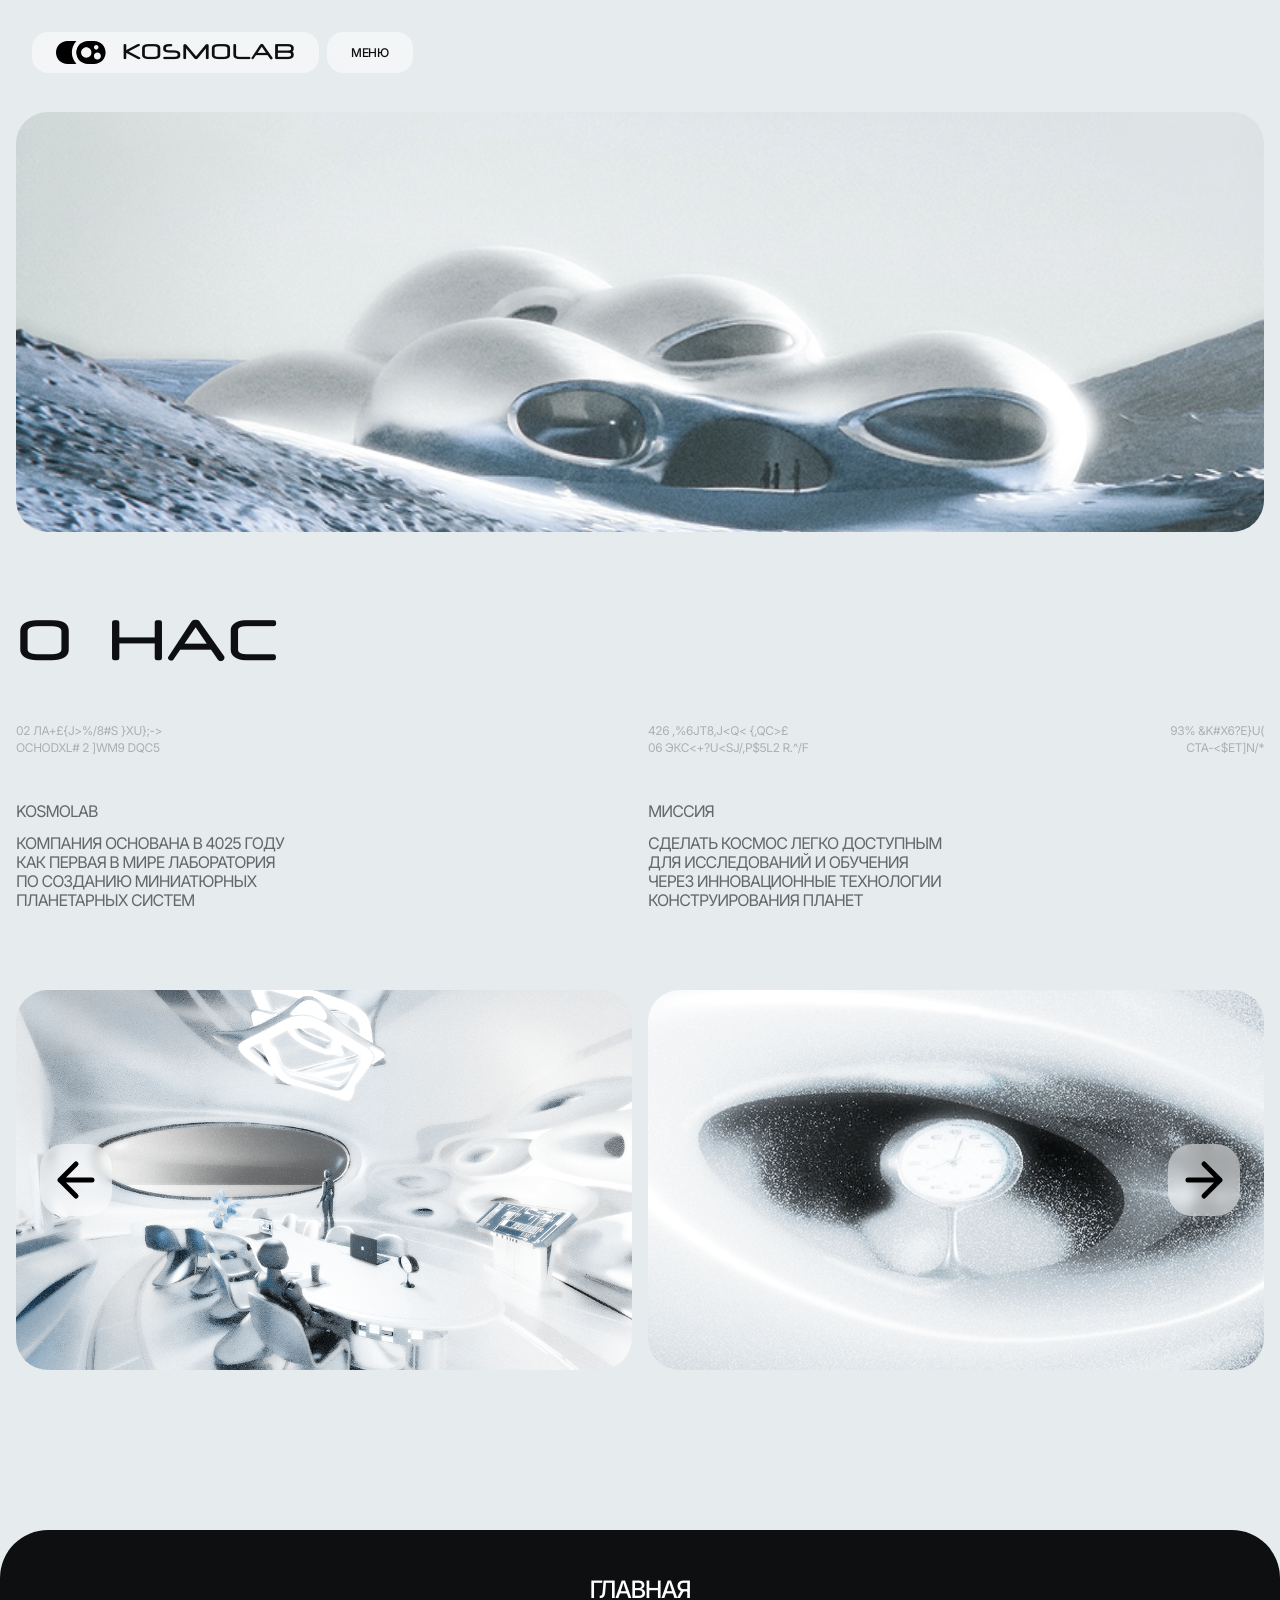
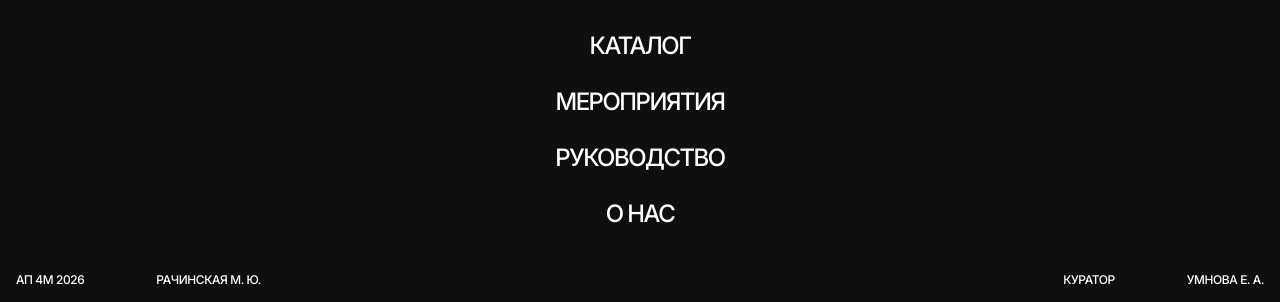
==== commit a2d299d4: "fix footer" ====
--- a/about.html
+++ b/about.html
@@ -165,8 +165,8 @@
             <nav class="footer__nav" aria-label="Навигация в подвале">
                 <a class="text-caption" href="./index.html">Главная</a>
                 <a class="text-caption" href="./catalog.html">Каталог</a>
+                <a class="text-caption" href="./events.html">Мероприятия</a>
                 <a class="text-caption" href="./guide.html">Руководство</a>
-                <a class="text-caption" href="./events.html">Мероприятия</a>
                 <a class="text-caption" href="./about.html">О&nbsp;нас</a>
             </nav>
 
--- a/css/main.css
+++ b/css/main.css
@@ -1137,6 +1137,179 @@
 
 
 
+/* II. каталог */
+
+.catalog-page {
+    background-color: var(--color-light-gray);
+    padding-top: calc(var(--header-offset) + 80px);
+    padding-bottom: var(--section-space);
+}
+
+/* плашка корзины в хедере */
+.catalog-cart-button {
+    position: fixed;
+    top: var(--header-offset);
+    right: var(--header-offset);
+    z-index: 100;
+
+    width: 88px;
+    height: 41px;
+
+    display: inline-flex;
+    align-items: center;
+    justify-content: center;
+
+    border-radius: var(--radius-small);
+    background-color: var(--glass-white);
+    backdrop-filter: blur(var(--blur-default));
+    -webkit-backdrop-filter: blur(var(--blur-default));
+}
+.catalog-cart-button img { width: 24px; height: 24px; }
+
+
+/* заголовок + подписи */
+.catalog-hero__header {
+    display: grid;
+    grid-template-columns: repeat(var(--grid-columns), minmax(0, 1fr));
+    column-gap: var(--grid-gap);
+    align-items: start;
+    margin-bottom: 40px;
+}
+
+.catalog-hero__title {
+    grid-column: 1 / 5;
+    grid-row: 1;
+    margin: 0;
+    color: var(--color-black);
+}
+
+
+/* подписи */
+.catalog-hero__labels {
+    grid-column: 1 / 13;
+    grid-row: 1;
+    display: grid;
+    grid-template-columns: repeat(var(--grid-columns), minmax(0, 1fr));
+    column-gap: var(--grid-gap);
+    row-gap: 4px;
+    align-items: start;
+
+    margin-top: 0;
+    padding-top: 12px;
+}
+
+.catalog-hero__label {
+    padding-top: 0;
+    color: rgba(var(--color-black-rgb), 0.3);
+    white-space: nowrap;
+}
+
+.catalog-hero__label:nth-child(1)  { grid-column: 5;  grid-row: 1; } /* aeris */
+.catalog-hero__label:nth-child(2)  { grid-column: 5;  grid-row: 2; } /* erebos */
+.catalog-hero__label:nth-child(3)  { grid-column: 6;  grid-row: 2; } /* alba */
+.catalog-hero__label:nth-child(4)  { grid-column: 6;  grid-row: 1; } /* aqualis */
+.catalog-hero__label:nth-child(5)  { grid-column: 7;  grid-row: 1; } /* cirra */
+.catalog-hero__label:nth-child(6)  { grid-column: 7;  grid-row: 2; } /* veil */
+.catalog-hero__label:nth-child(7)  { grid-column: 8;  grid-row: 1; } /* набор */
+.catalog-hero__label:nth-child(8)  { grid-column: 8;  grid-row: 2; } /* блокноты */
+.catalog-hero__label:nth-child(9)  { grid-column: 9;  grid-row: 2; } /* брелок */
+.catalog-hero__label:nth-child(13) { grid-column: 10;  grid-row: 1; } /* космо-грунт */
+.catalog-hero__label:nth-child(11) { grid-column: 11; grid-row: 2; } /* бейджик */
+.catalog-hero__label:nth-child(10) { grid-column: 12; grid-row: 1; justify-self: end; text-align: right; } /* перчатки */
+.catalog-hero__label:nth-child(12) { grid-column: 12; grid-row: 2; justify-self: end; text-align: right; } /* ручка */
+
+
+/* планеты */
+.catalog-planets__grid {
+    --catalog-planet-width: 92%;
+
+    display: grid;
+    grid-template-columns: repeat(var(--grid-columns), minmax(0, 1fr));
+    column-gap: var(--grid-gap);
+    row-gap: 56px;
+}
+
+.catalog-planets__item {
+    display: flex;
+    flex-direction: column;
+    min-width: 0;
+}
+
+/* левая */
+.catalog-planets__item:nth-child(3n + 1) {
+    grid-column: 1 / 5;
+    align-items: flex-start;
+}
+
+/* центральная */
+.catalog-planets__item:nth-child(3n + 2) {
+    grid-column: 5 / 9;
+    align-items: center;
+}
+
+/* правая */
+.catalog-planets__item:nth-child(3n) {
+    grid-column: 9 / 13;
+    align-items: flex-end;
+}
+
+/* единый размер планеток */
+.catalog-planets__image-wrap {
+    position: relative;
+    width: var(--catalog-planet-width);
+    aspect-ratio: 1 / 1;
+}
+
+.catalog-planets__image {
+    position: absolute;
+    inset: 0;
+    display: block;
+    width: 100%;
+    height: 100%;
+    object-fit: contain;
+}
+
+/* ховер лайт версии */
+.catalog-planets__image--light {
+    opacity: 0;
+    transition: opacity 0.4s ease;
+}
+
+@media (hover: hover) and (pointer: fine) {
+    .catalog-planets__item:hover .catalog-planets__image--light {
+        opacity: 1;
+    }
+}
+
+/* плюсик */
+.catalog-planets__add {
+    position: absolute;
+    left: 50%;
+    bottom: 32px;
+    transform: translateX(-50%);
+    z-index: 3;
+    cursor: pointer;
+    border: none;
+    border-radius: var(--radius-medium);
+}
+
+/* название */
+.catalog-planets__name {
+    width: var(--catalog-planet-width);
+    margin-top: 16px;
+    text-align: center;
+    text-transform: uppercase;
+}
+
+
+
+
+
+
+
+
+
+
 
 /* III. мероприятия */
 
@@ -1207,8 +1380,151 @@
 
 
 
-
-/* IV. о нас */
+/* IV. руководство */
+.guide-page { background-color: var(--color-light-gray); }
+
+/* хиро экранчик */
+.guide-hero {
+    position: relative;
+    width: 100%;
+    height: 100svh;
+    overflow: hidden;
+    background-color: var(--color-black);
+    border-radius: 0 0 var(--radius-large) var(--radius-large);
+}
+.guide-hero__bg {
+    position: absolute;
+    inset: 0;
+    z-index: 0;
+    width: 100%;
+    height: 100%;
+    object-fit: cover;
+    opacity: 0.9;
+    pointer-events: none;
+    user-select: none;
+}
+.guide-hero__inner {
+    position: absolute;
+    inset: 0;
+    z-index: 1;
+}
+
+/* кликабельный слой на листалку */
+.guide-hero__link {
+    position: absolute;
+    inset: 0;
+    z-index: 2;
+    display: block;
+}
+
+/* обложка */
+.guide-hero__cover {
+    position: absolute;
+    top: 13%;
+    left: 50%;
+    transform: translateX(-50%);
+    width: clamp(720px, 78%, 1180px);
+    height: auto;
+    object-fit: contain;
+    user-select: none;
+}
+
+/* подсказка callout */
+.guide-hero-callout {
+    position: absolute;
+    z-index: 3;
+    pointer-events: none;
+
+    left: 72%;
+    top: 40%;
+    width: 360px;
+    height: 90px;
+}
+.guide-hero-callout__circle {
+    position: absolute;
+    left: 0;
+    bottom: 0;
+    width: 48px;
+    height: 48px;
+    border-radius: 50%;
+    background-color: rgba(var(--color-white-rgb), 0.5);
+    backdrop-filter: blur(var(--blur-default));
+    -webkit-backdrop-filter: blur(var(--blur-default));
+}
+.guide-hero-callout__line {
+    position: absolute;
+    left: 24px;
+    bottom: 24px;
+    width: 150px;
+    height: auto;
+    display: block;
+    pointer-events: none;
+    user-select: none;
+}
+.guide-hero-callout__text {
+    position: absolute;
+    left: 188px;
+    top: 20px;
+    white-space: nowrap;
+    text-align: left;
+    text-transform: uppercase;
+    color: var(--color-light-gray);
+}
+
+
+/* слайдер разворотов */
+.guide-spreads {
+    padding-top: var(--section-space);
+    padding-bottom: 0;
+}
+.guide-spreads__slider {
+    position: relative;
+    overflow: hidden;
+
+    width: 100vw;
+    margin-left: calc(50% - 50vw);
+}
+.guide-spreads__track {
+    display: flex;
+    gap: 16px;
+    transition: transform 0.6s cubic-bezier(0.65, 0, 0.35, 1);
+}
+.guide-spreads__slide { flex: 0 0 auto; }
+.guide-spreads__image {
+    display: block;
+    height: 360px;
+    width: auto;
+    object-fit: cover;
+    border-radius: 12px;
+    user-select: none;
+}
+
+/* стрелки */
+.guide-spreads__arrow {
+    position: absolute;
+    top: 50%;
+    transform: translateY(-50%);
+    z-index: 5;
+    border: none;
+    cursor: pointer;
+    border-radius: var(--radius-medium);
+}
+.guide-spreads__arrow--prev { left: 24px; }
+.guide-spreads__arrow--next { right: 24px; }
+.guide-spreads__arrow--prev img { transform: none; }
+.guide-spreads__arrow--next img { transform: rotate(180deg); }
+
+
+
+
+
+
+
+
+
+
+
+/* V. о нас */
 
 .about-page {
     background-color: var(--color-light-gray);
@@ -1230,8 +1546,10 @@
 }
 .about-page__hero-image { display: none; }
 
+
 /* блок о нас */
 .about-page__info { margin-top: 80px; }
+
 
 /* галерея рендеров */
 .about-gallery { margin-top: 80px; }
--- a/css/tab-adaptive.css
+++ b/css/tab-adaptive.css
@@ -342,6 +342,78 @@
 
 
 
+    /* II. каталог */
+
+    .catalog-hero__header {
+        margin-bottom: 48px;
+    }
+
+    .catalog-hero__title {
+        grid-column: 1 / 13;
+        grid-row: 1;
+    }
+
+    
+    /* подписи */
+   .catalog-hero__labels {
+        display: grid;
+        grid-column: 1 / 13;
+        grid-row: 2;
+        grid-template-columns: repeat(7, minmax(0, 1fr));
+        column-gap: var(--grid-gap);
+        row-gap: 4px;
+        margin-top: 24px;
+    }
+
+    .catalog-hero__label:nth-child(1)  { grid-column: 1; grid-row: 1; }
+    .catalog-hero__label:nth-child(2)  { grid-column: 1; grid-row: 2; }
+    .catalog-hero__label:nth-child(3)  { grid-column: 2; grid-row: 2; }
+    .catalog-hero__label:nth-child(4)  { grid-column: 2; grid-row: 1; }
+    .catalog-hero__label:nth-child(5)  { grid-column: 3; grid-row: 1; }
+    .catalog-hero__label:nth-child(6)  { grid-column: 3; grid-row: 2; }
+    .catalog-hero__label:nth-child(7)  { grid-column: 4; grid-row: 1; }
+    .catalog-hero__label:nth-child(8)  { grid-column: 4; grid-row: 2; }
+    .catalog-hero__label:nth-child(13) { grid-column: 5; grid-row: 1; }
+    .catalog-hero__label:nth-child(9)  { grid-column: 5; grid-row: 2; }
+    .catalog-hero__label:nth-child(11) { grid-column: 6; grid-row: 2; }
+    .catalog-hero__label:nth-child(10) { grid-column: 7; grid-row: 1; }
+    .catalog-hero__label:nth-child(12) { grid-column: 7; grid-row: 2; }
+
+
+    /* планеты */
+    .catalog-planets__grid {
+        grid-template-columns: repeat(var(--grid-columns), minmax(0, 1fr));
+        column-gap: var(--grid-gap);
+        row-gap: 48px;
+    }
+
+    .catalog-planets__item:nth-child(3n + 1) {
+        grid-column: 1 / 5;
+        align-items: flex-start;
+    }
+
+    .catalog-planets__item:nth-child(3n + 2) {
+        grid-column: 5 / 9;
+        align-items: center;
+    }
+
+    .catalog-planets__item:nth-child(3n) {
+        grid-column: 9 / 13;
+        align-items: flex-end;
+    }
+
+    .catalog-planets__image-wrap,
+    .catalog-planets__name {
+        width: var(--catalog-planet-width);
+    }
+
+
+
+
+
+
+
+
     /* III. мероприятия */
 
     .events-page .events-preview__card-overlay {
@@ -361,7 +433,70 @@
 
 
 
-    /* IV. о нас */
+    /* IV. руководство */
+    .guide-hero__cover {
+        width: clamp(500px, 60%, 680px);
+        top: 20%;
+    }
+
+    /* подсказка callout */
+    .guide-hero-callout {
+        left: calc(50% - 24px);
+        top: calc(50% - 220px);
+        right: auto;
+        bottom: auto;
+        transform: none;
+
+        width: 360px;
+        height: 90px;
+    }
+
+    .guide-hero-callout__circle {
+        position: absolute;
+        left: 0;
+        bottom: 0;
+        top: auto;
+
+        width: 48px;
+        height: 48px;
+    }
+
+    .guide-hero-callout__line {
+        position: absolute;
+        left: 24px;
+        bottom: 24px;
+
+        display: block;
+        width: 150px;
+        height: auto;
+    }
+
+    .guide-hero-callout__text {
+        position: absolute;
+        left: 188px;
+        top: 20px;
+        bottom: auto;
+
+        width: auto;
+        white-space: nowrap;
+        text-align: left;
+    }
+
+    .guide-spreads__slide { flex: 0 0 min(72vw, 760px); }
+    .guide-spreads__image {
+        height: auto;
+        width: 100%;
+        aspect-ratio: 1412 / 1000;
+    }
+
+
+
+
+
+
+
+
+    /* V. о нас */
     .about-page__hero-video { height: 420px; }
     .about-gallery__image { height: 380px; }
 }
--- a/css/mob-adaptive.css
+++ b/css/mob-adaptive.css
@@ -630,6 +630,105 @@
 
 
 
+    /* II. каталог */
+
+    .catalog-cart-button {
+        right: 16px;
+    }
+
+    .catalog-hero__header {
+        margin-bottom: 32px;
+    }
+
+    .catalog-hero__title {
+        grid-column: 1 / 5;
+        grid-row: 1;
+    }
+
+    
+    /* подписи */
+    .catalog-hero__labels {
+        display: grid;
+        grid-column: 1 / 5;
+        grid-row: 2;
+        grid-template-columns: repeat(12, minmax(0, 1fr));
+        column-gap: 4px;
+        row-gap: 12px;
+        margin-top: 16px;
+    }
+
+    /* строка 1 */
+    .catalog-hero__label:nth-child(1)  { grid-column: 1 / 4;   grid-row: 1; justify-self: start; }
+    .catalog-hero__label:nth-child(2)  { grid-column: 4 / 7;   grid-row: 1; justify-self: start; }
+    .catalog-hero__label:nth-child(3)  { grid-column: 7 / 10;  grid-row: 1; justify-self: center; }
+    .catalog-hero__label:nth-child(4)  { grid-column: 10 / 13; grid-row: 1; justify-self: end; text-align: right; }
+    
+    /* строка 2 */
+    .catalog-hero__label:nth-child(5)  { grid-column: 1 / 3;   grid-row: 2; justify-self: start; }
+    .catalog-hero__label:nth-child(6)  { grid-column: 3 / 5;   grid-row: 2; justify-self: start; }
+    .catalog-hero__label:nth-child(7)  { grid-column: 5 / 7;   grid-row: 2; justify-self: start; }
+    .catalog-hero__label:nth-child(8)  { grid-column: 7 / 10;  grid-row: 2; justify-self: start; }
+    .catalog-hero__label:nth-child(9)  { grid-column: 10 / 13; grid-row: 2; justify-self: end; text-align: right; }
+    
+    /* строка 3 */
+    .catalog-hero__label:nth-child(10) { grid-column: 1 / 4;   grid-row: 3; justify-self: start; text-align: left; }
+    .catalog-hero__label:nth-child(11) { grid-column: 4 / 7;   grid-row: 3; justify-self: start; }
+    .catalog-hero__label:nth-child(12) { grid-column: 7 / 9;   grid-row: 3; justify-self: start; text-align: left; }
+    .catalog-hero__label:nth-child(13) { grid-column: 9 / 13;  grid-row: 3; justify-self: end; text-align: right; }
+
+
+    /* планеты */
+    .catalog-planets__grid {
+        grid-template-columns: repeat(2, minmax(0, 1fr));
+        column-gap: var(--grid-gap);
+        row-gap: 32px;
+    }
+
+    .catalog-planets__item,
+    .catalog-planets__item:nth-child(3n + 1),
+    .catalog-planets__item:nth-child(3n + 2),
+    .catalog-planets__item:nth-child(3n) {
+        grid-column: auto;
+        align-items: center;
+        width: 100%;
+        min-width: 0;
+    }
+
+    .catalog-planets__image-wrap {
+        width: clamp(132px, 42vw, 310px);
+        max-width: 100%;
+        margin: 0 auto;
+    }
+
+    .catalog-planets__name {
+        width: 100%;
+        margin-top: 12px;
+        text-align: center;
+    }
+
+    /* плюсик */
+    .catalog-planets__add {
+        left: 50%;
+        bottom: 16px;
+        transform: translateX(-50%);
+
+        width: 50px;
+        height: 50px;
+        border-radius: var(--radius-small);
+    }
+
+    .catalog-planets__add img,
+    .catalog-planets__add svg {
+        width: 30px;
+        height: 30px;
+    }
+
+
+
+
+
+
+
     /* III. мероприятия */
 
     .events-page__desktop {
@@ -640,25 +739,92 @@
         display: block;
     }
 
-    /* оверлей скрыт по дефолту */
+    /* оверлей виден по дефолту */
     .events-page .events-preview__card-overlay {
+        opacity: 1;
+        pointer-events: auto;
+    }
+
+    /* скрытие оверлея по тапу */
+    .events-page .events-preview__card.is-overlay-hidden .events-preview__card-overlay {
         opacity: 0;
         pointer-events: none;
     }
 
-    /* ховер по тапу */
-    .events-page .events-preview__card.is-overlay-visible .events-preview__card-overlay {
-        opacity: 1;
-        pointer-events: auto;
-    }
-
-
-
-
-
-
-
-    /* IV. о нас */
+
+
+
+
+
+
+
+    /* IV. руководство */
+
+    .guide-hero { border-radius: 0 0 var(--radius-large-mobile) var(--radius-large-mobile); }
+
+    /* обложка */
+    .guide-hero__cover {
+        top: 53%;
+        left: calc(50% + 5px);
+        transform: translate(-50%, -50%);
+        width: 98%;
+        max-height: 80%;
+    }
+
+
+    /* подсказка callout */
+    .guide-hero-callout {
+        left: 50%;
+        right: auto;
+        top: auto;
+        bottom: 16px;
+        transform: translateX(-50%);
+        width: max-content;
+        height: auto;
+
+        display: flex;
+        flex-direction: column;
+        align-items: center;
+        gap: 8px;
+    }
+
+    .guide-hero-callout__line {
+        display: none;
+    }
+
+    .guide-hero-callout__circle {
+        display: none;
+    }
+
+    .guide-hero-callout__text {
+        position: static;
+        width: max-content;
+        max-width: 240px;
+
+        white-space: nowrap;
+        text-align: center;
+    }
+
+    /* развороты */
+    .guide-spreads__track { gap: 16px; }
+    .guide-spreads__slide { flex: 0 0 82vw; }
+    .guide-spreads__image {
+        height: auto;
+        width: 100%;
+        aspect-ratio: 1412 / 1000;
+        object-fit: cover;
+        border-radius: 12px;
+    }
+
+
+
+
+
+
+
+
+
+    /* V. о нас */
     
     .about-page { padding-top: 0; }
 
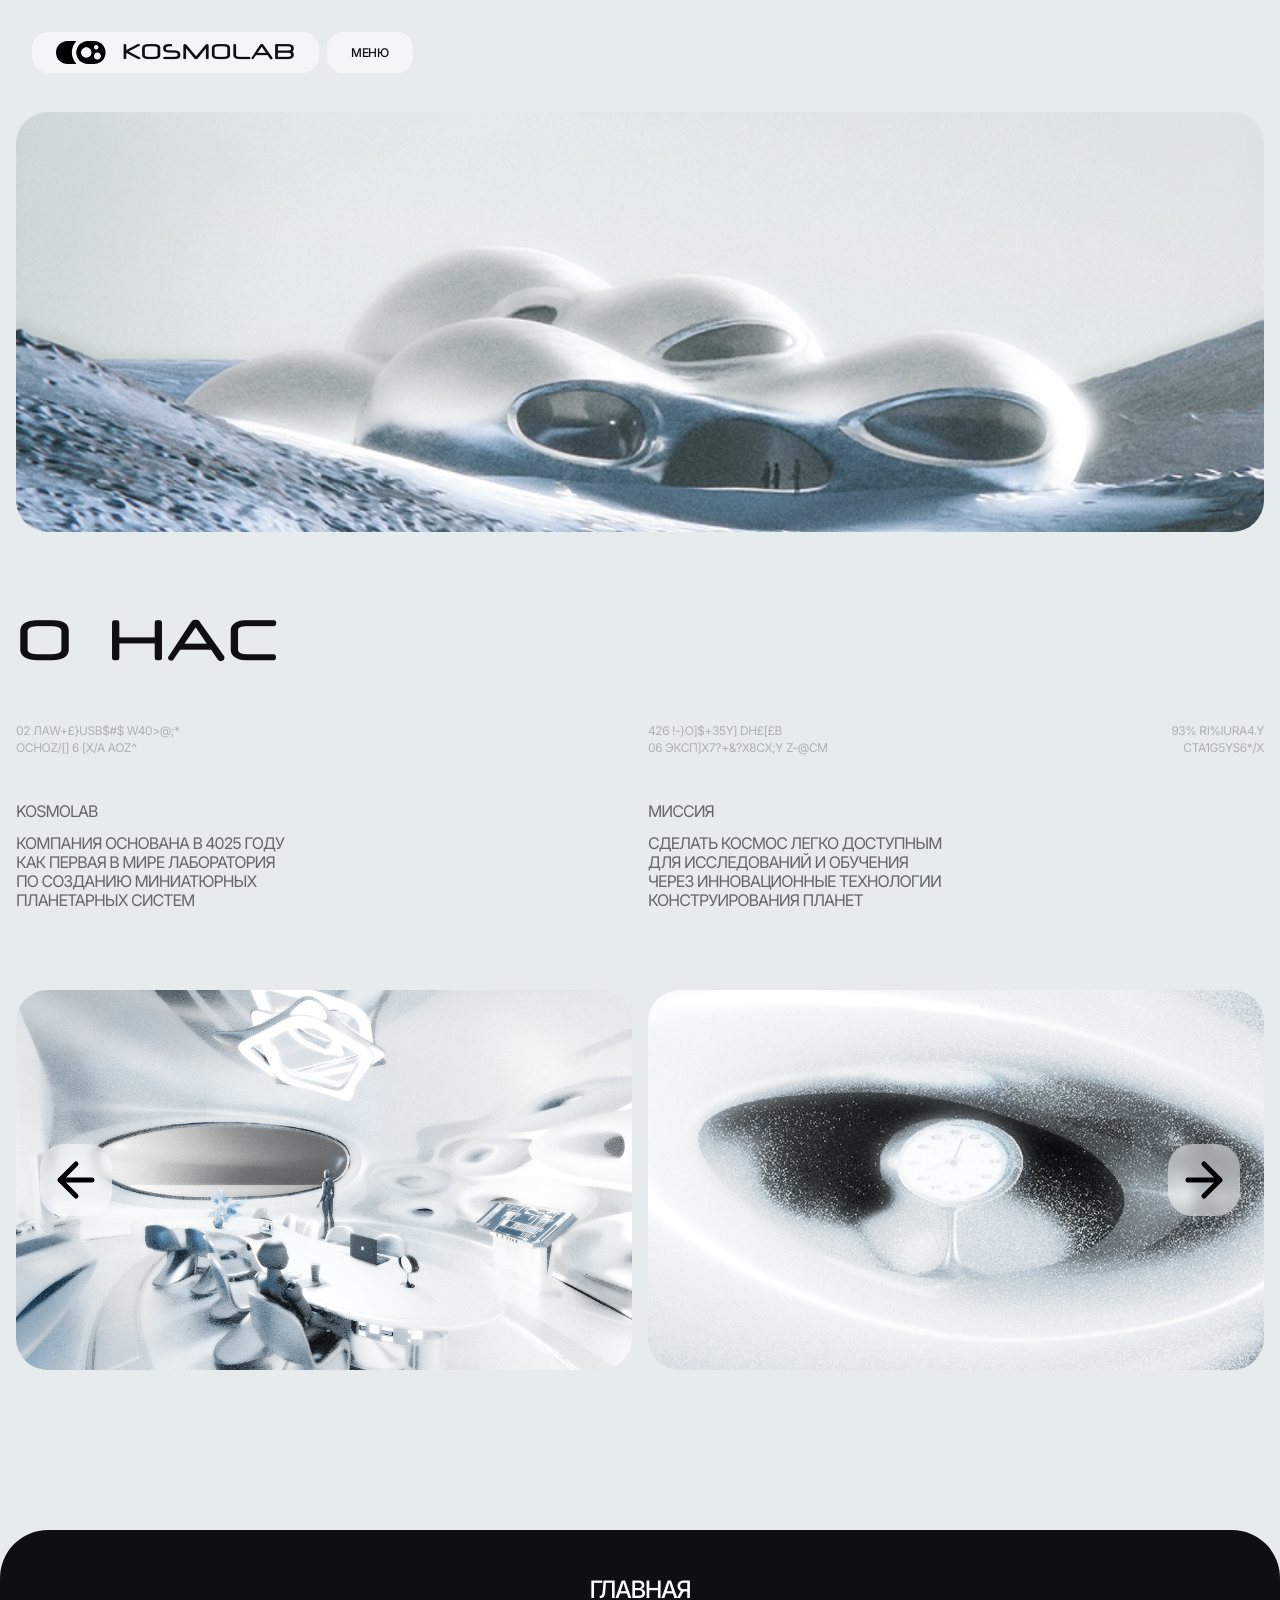
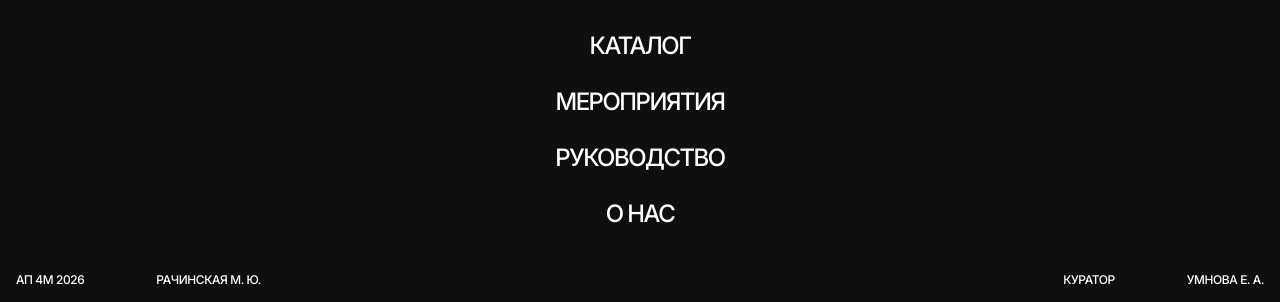
==== commit 625a7edc: "add cart" ====
--- a/about.html
+++ b/about.html
@@ -12,6 +12,7 @@
     <link rel="stylesheet" href="./css/mob-adaptive.css">
 
     <script src="./js/main.js" defer></script>
+    <script src="./js/cart.js" defer></script>
 </head>
 
 <body>
--- a/css/main.css
+++ b/css/main.css
@@ -1145,7 +1145,8 @@
     padding-bottom: var(--section-space);
 }
 
-/* плашка корзины в хедере */
+
+/* II.0 плашка корзины в хедере */
 .catalog-cart-button {
     position: fixed;
     top: var(--header-offset);
@@ -1167,7 +1168,180 @@
 .catalog-cart-button img { width: 24px; height: 24px; }
 
 
-/* заголовок + подписи */
+/* корзина */
+.catalog-cart {
+    position: fixed;
+    top: calc(var(--header-offset) + 41px + 8px);
+    right: var(--header-offset);
+    z-index: 99;
+
+    width: 460px;
+    max-width: calc(100vw - var(--header-offset) * 2);
+
+    display: flex;
+    flex-direction: column;
+    gap: 8px;
+
+    opacity: 0;
+    visibility: hidden;
+    pointer-events: none;
+    transform: translateY(-8px);
+    transition: opacity 0.3s ease, transform 0.3s ease, visibility 0s linear 0.3s;
+}
+
+.catalog-cart.is-open {
+    opacity: 1;
+    visibility: visible;
+    pointer-events: auto;
+    transform: translateY(0);
+    transition: opacity 0.3s ease, transform 0.3s ease;
+}
+
+.catalog-cart [hidden] {
+    display: none;
+}
+
+.catalog-cart__items {
+    display: flex;
+    flex-direction: column;
+    gap: 8px;
+}
+
+.catalog-cart__empty {
+    margin: 0;
+    padding: 24px;
+    text-align: center;
+    border-radius: var(--radius-medium);
+    background-color: var(--glass-white);
+    backdrop-filter: blur(var(--blur-default));
+    -webkit-backdrop-filter: blur(var(--blur-default));
+    color: rgba(var(--color-black-rgb), 0.5);
+}
+
+/* плашка товара */
+.catalog-cart__item {
+    display: grid;
+    grid-template-columns: auto 1fr auto;
+    align-items: center;
+    column-gap: 12px;
+
+    padding: 12px;
+    border-radius: var(--radius-medium);
+    background-color: var(--glass-white);
+    backdrop-filter: blur(var(--blur-default));
+    -webkit-backdrop-filter: blur(var(--blur-default));
+}
+
+.catalog-cart__image {
+    width: 64px;
+    height: 64px;
+    border-radius: var(--radius-small);
+    overflow: hidden;
+    background-color: var(--color-light-gray);
+}
+
+.catalog-cart__image img {
+    width: 100%;
+    height: 100%;
+    object-fit: cover;
+}
+
+.catalog-cart__body {
+    min-width: 0;
+    display: flex;
+    flex-direction: column;
+    gap: 16px;
+}
+
+.catalog-cart__title {
+    margin: 0;
+    display: flex;
+    flex-direction: column;
+    color: var(--color-black);
+}
+
+.catalog-cart__price {
+    align-self: flex-start;
+    display: inline-flex;
+    align-items: center;
+    gap: 4px;
+
+    padding: 6px 10px;
+    border: 1px solid rgba(var(--color-black-rgb), 0.2);
+    border-radius: var(--radius-small);
+    color: var(--color-black);
+}
+
+.catalog-cart__currency {
+    width: 14px;
+    height: 14px;
+    display: block;
+}
+
+/* количество */
+.catalog-cart__qty {
+    display: flex;
+    align-items: center;
+    gap: 8px;
+    margin-right: 4px;
+}
+
+.catalog-cart__qty-button {
+    position: relative;
+    width: 40px;
+    height: 40px;
+    cursor: pointer;
+    border: none;
+    border-radius: var(--radius-small);
+
+    background-color: rgba(var(--color-black-rgb), 0.4);
+    backdrop-filter: blur(var(--blur-default));
+    -webkit-backdrop-filter: blur(var(--blur-default));
+}
+
+/* плюсики минусики */
+.catalog-cart__qty-button::before,
+.catalog-cart__qty-button::after {
+    content: "";
+    position: absolute;
+    left: 50%;
+    top: 50%;
+    background-color: var(--color-white);
+    border-radius: 1px;
+}
+
+.catalog-cart__qty-button::before {
+    width: 12px;
+    height: 2px;
+    transform: translate(-50%, -50%);
+}
+
+.catalog-cart__qty-button--plus::after {
+    width: 2px;
+    height: 12px;
+    transform: translate(-50%, -50%);
+}
+
+.catalog-cart__qty-value {
+    width: 40px;
+    height: 40px;
+    display: inline-flex;
+    align-items: center;
+    justify-content: center;
+    border-radius: var(--radius-small);
+    background-color: var(--color-white);
+    color: var(--color-black);
+}
+
+.catalog-cart__checkout {
+    width: 100%;
+    justify-content: center;
+}
+
+
+
+
+/* II.I. заголовок + подписи */
 .catalog-hero__header {
     display: grid;
     grid-template-columns: repeat(var(--grid-columns), minmax(0, 1fr));
@@ -1219,7 +1393,7 @@
 .catalog-hero__label:nth-child(12) { grid-column: 12; grid-row: 2; justify-self: end; text-align: right; } /* ручка */
 
 
-/* планеты */
+/* II.II. планеты */
 .catalog-planets__grid {
     --catalog-planet-width: 92%;
 
@@ -1300,6 +1474,262 @@
     text-align: center;
     text-transform: uppercase;
 }
+
+
+
+
+
+/* II.III. проекты */
+.catalog-projects {
+    --proj-card-height: 308px;
+    --proj-media-inset: 8px;
+
+    margin-top: var(--section-space);
+    scroll-margin-top: calc(var(--header-offset) + 80px);
+}
+
+.catalog-projects__grid {
+    display: grid;
+    grid-template-columns: repeat(var(--grid-columns), minmax(0, 1fr));
+    column-gap: var(--grid-gap);
+}
+
+
+/* общая карточка */
+.catalog-projects__card {
+    position: relative;
+    display: flex;
+    align-items: stretch;
+
+    height: var(--proj-card-height);
+    overflow: hidden;
+    border-radius: 32px;
+}
+
+
+/* конструктор */
+.catalog-projects__card--constructor {
+    grid-column: 1 / 7;
+    background-color: var(--color-blue);
+    color: var(--color-black);
+}
+
+
+/* инструкция */
+.catalog-projects__card--instructions {
+    grid-column: 7 / 13;
+    background-color: var(--color-dark-blue);
+    color: var(--color-white);
+}
+
+
+/* контент карточки */
+.catalog-projects__content {
+    flex: 1 1 auto;
+    min-width: 0;
+
+    display: flex;
+    flex-direction: column;
+
+    padding: 24px 32px 32px 32px;
+}
+
+/* заголовок */
+.catalog-projects__title {
+    margin: 0;
+    color: inherit;
+    font-size: clamp(36px, 3vw, 48px);
+}
+
+/* описание */
+.catalog-projects__text {
+    margin: 16px 0 0;
+    max-width: 320px;
+
+    color: inherit;
+    opacity: 0.7;
+}
+
+
+/* ста-кнопка */
+.catalog-projects__button {
+    margin-top: auto;
+    align-self: flex-start;
+
+    color: var(--color-black);
+}
+
+@media (hover: hover) and (pointer: fine) {
+    .catalog-projects__button:hover {
+        background-color: var(--color-white);
+        color: var(--color-black);
+    }
+}
+
+
+/* пикча */
+.catalog-projects__media {
+    position: relative;
+    flex: 0 0 auto;
+    align-self: stretch;
+    width: calc(var(--proj-card-height) - var(--proj-media-inset) * 2);
+    margin: var(--proj-media-inset);
+
+    border-radius: var(--radius-medium);
+    overflow: hidden;
+    isolation: isolate;
+
+    background-color: var(--color-blue);
+}
+.catalog-projects__card--instructions .catalog-projects__media {
+    background-color: var(--color-dark-blue);
+}
+
+.catalog-projects__mockup {
+    position: absolute;
+    inset: 0;
+    width: 100%;
+    height: 100%;
+    object-fit: cover;
+    border-radius: inherit;
+
+    filter: blur(var(--blur-default));
+    transform: scale(1.06);
+    transition: filter 0.45s ease, transform 0.45s ease;
+}
+
+/* оверлей */
+.catalog-projects__overlay {
+    position: absolute;
+    inset: 0;
+    border-radius: inherit;
+
+    display: flex;
+    align-items: center;
+    justify-content: center;
+
+    background-color: rgba(var(--color-black-rgb), 0.6);
+
+    opacity: 1;
+    transition: opacity 0.45s ease;
+}
+
+
+/* свгшка */
+.catalog-projects__form {
+    width: 80%;
+    height: auto;
+    display: block;
+}
+
+
+/* ховер */
+@media (hover: hover) and (pointer: fine) {
+    .catalog-projects__media:hover .catalog-projects__overlay {
+        opacity: 0;
+    }
+
+    .catalog-projects__media:hover .catalog-projects__mockup {
+        filter: blur(0);
+        transform: scale(1);
+    }
+}
+
+
+
+
+
+/* II.IV. мерч */
+.catalog-merch {
+    margin-top: var(--section-space);
+}
+
+.catalog-merch__grid {
+    display: grid;
+    grid-template-columns: repeat(var(--grid-columns), minmax(0, 1fr));
+    column-gap: var(--grid-gap);
+    row-gap: 64px;
+}
+
+
+/* карточка товара */
+.catalog-merch__item {
+    grid-column: span 4;
+
+    display: flex;
+    flex-direction: column;
+    align-items: center;
+    min-width: 0;
+}
+
+.catalog-merch__item--wide {
+    grid-column: 1 / -1;
+}
+
+
+/* контейнер пикчи товара */
+.catalog-merch__image-wrap {
+    position: relative;
+    width: 100%;
+    aspect-ratio: 1 / 1;
+
+    overflow: hidden;
+    border-radius: var(--radius-medium);
+    background-color: var(--color-light-gray);
+}
+
+.catalog-merch__item--wide .catalog-merch__image-wrap {
+    aspect-ratio: 2454 / 800;
+}
+
+
+/* дефолт пикча */
+.catalog-merch__image {
+    width: 100%;
+    height: 100%;
+    object-fit: cover;
+
+    transform: scale(2.1);
+    filter: grayscale(1);
+    transition: transform 0.7s ease, filter 0.7s ease;
+}
+
+.catalog-merch__item--wide .catalog-merch__image {
+    transform: scale(2);
+}
+
+
+/* ховер */
+.catalog-merch__item:hover .catalog-merch__image,
+.catalog-merch__item.is-hovered .catalog-merch__image {
+    transform: scale(1);
+    filter: grayscale(0);
+}
+
+
+/* плюсик */
+.catalog-merch__add {
+    position: absolute;
+    left: 50%;
+    bottom: 32px;
+    transform: translateX(-50%);
+    z-index: 3;
+
+    cursor: pointer;
+    border: none;
+    border-radius: var(--radius-medium);
+}
+
+
+/* название */
+.catalog-merch__name {
+    margin: 24px 0 0;
+
+    text-align: center;
+    text-transform: uppercase;
+    color: var(--color-black);
+}
+
 
 
 
--- a/css/tab-adaptive.css
+++ b/css/tab-adaptive.css
@@ -354,7 +354,7 @@
     }
 
     
-    /* подписи */
+    /* II.I. подписи */
    .catalog-hero__labels {
         display: grid;
         grid-column: 1 / 13;
@@ -380,7 +380,7 @@
     .catalog-hero__label:nth-child(12) { grid-column: 7; grid-row: 2; }
 
 
-    /* планеты */
+    /* II.II. планеты */
     .catalog-planets__grid {
         grid-template-columns: repeat(var(--grid-columns), minmax(0, 1fr));
         column-gap: var(--grid-gap);
@@ -405,6 +405,35 @@
     .catalog-planets__image-wrap,
     .catalog-planets__name {
         width: var(--catalog-planet-width);
+    }
+
+
+
+
+    /* II.III. проекты */
+    .catalog-projects {
+        --proj-card-height: 280px;
+    }
+
+    .catalog-projects__grid {
+        row-gap: 16px;
+    }
+
+    .catalog-projects__card--constructor,
+    .catalog-projects__card--instructions {
+        grid-column: 1 / 13;
+    }
+
+    .catalog-projects__content {
+        padding: 24px 0 24px 24px;
+    }
+
+
+
+
+    /* II.IV. мерч */
+    .catalog-merch__grid {
+        row-gap: 48px;
     }
 
 
--- a/css/mob-adaptive.css
+++ b/css/mob-adaptive.css
@@ -645,8 +645,17 @@
         grid-row: 1;
     }
 
-    
-    /* подписи */
+    /* II.0. корзина */
+    .catalog-cart {
+        top: calc(var(--header-offset) + 41px + 8px);
+        left: 16px;
+        right: 16px;
+        width: auto;
+        max-width: none;
+    }
+
+
+    /* II.I. подписи */
     .catalog-hero__labels {
         display: grid;
         grid-column: 1 / 5;
@@ -677,27 +686,29 @@
     .catalog-hero__label:nth-child(13) { grid-column: 9 / 13;  grid-row: 3; justify-self: end; text-align: right; }
 
 
-    /* планеты */
+    /* II.II. планеты */
     .catalog-planets__grid {
-        grid-template-columns: repeat(2, minmax(0, 1fr));
+        display: grid;
+        grid-template-columns: repeat(2, minmax(0, 1fr)) !important;
         column-gap: var(--grid-gap);
-        row-gap: 32px;
+        row-gap: 24px;
     }
 
     .catalog-planets__item,
     .catalog-planets__item:nth-child(3n + 1),
     .catalog-planets__item:nth-child(3n + 2),
     .catalog-planets__item:nth-child(3n) {
-        grid-column: auto;
-        align-items: center;
-        width: 100%;
+        grid-column: auto !important;
+        align-items: center !important;
+        width: 100% !important;
         min-width: 0;
-    }
-
-    .catalog-planets__image-wrap {
-        width: clamp(132px, 42vw, 310px);
-        max-width: 100%;
-        margin: 0 auto;
+        padding: 0;
+    }
+
+    .catalog-planets__item .catalog-planets__image-wrap {
+        width: 100% !important;
+        max-width: none !important;
+        margin: 0 !important;
     }
 
     .catalog-planets__name {
@@ -722,6 +733,95 @@
         width: 30px;
         height: 30px;
     }
+
+
+
+
+    /* II.III. проекты */
+    .catalog-projects {
+        --proj-media-inset: 8px;
+    }
+
+    .catalog-projects__grid {
+        grid-template-columns: minmax(0, 1fr);
+        row-gap: 16px;
+    }
+
+    .catalog-projects__card--constructor,
+    .catalog-projects__card--instructions {
+        grid-column: auto;
+        flex-direction: column;
+        height: auto;
+        border-radius: var(--radius-medium);
+    }
+
+    .catalog-projects__content {
+        padding: 24px 24px 16px;
+    }
+
+    .catalog-projects__text {
+        max-width: none;
+    }
+
+    /* ста-кнопка */
+    .catalog-projects__button {
+        position: absolute;
+        left: 16px;
+        right: 16px;
+        bottom: 16px;
+        z-index: 2;
+        margin-top: 0;
+        align-self: auto;
+    }
+
+    /* пикча */
+    .catalog-projects__media {
+        width: auto;
+        align-self: stretch;
+        margin: var(--proj-media-inset);
+        aspect-ratio: 1 / 1;
+        border-radius: var(--radius-small);
+    }
+
+
+
+
+    /* II.IV. мерч */
+    .catalog-merch__grid {
+        grid-template-columns: repeat(2, minmax(0, 1fr));
+        column-gap: var(--grid-gap);
+        row-gap: 32px;
+    }
+
+    .catalog-merch__item {
+        grid-column: auto;
+    }
+
+    .catalog-merch__item--wide {
+        grid-column: 1 / -1;
+        order: 1;
+    }
+
+    .catalog-merch__image {
+        transform: scale(1.6);
+    }
+
+    .catalog-merch__item--wide .catalog-merch__image {
+        transform: scale(2.5);
+    }
+
+    /* плюсик */
+    .catalog-merch__add {
+        bottom: 16px;
+        border-radius: var(--radius-small);
+    }
+
+    .catalog-merch__name {
+        margin-top: 12px;
+    }
+
+
+
 
 
 
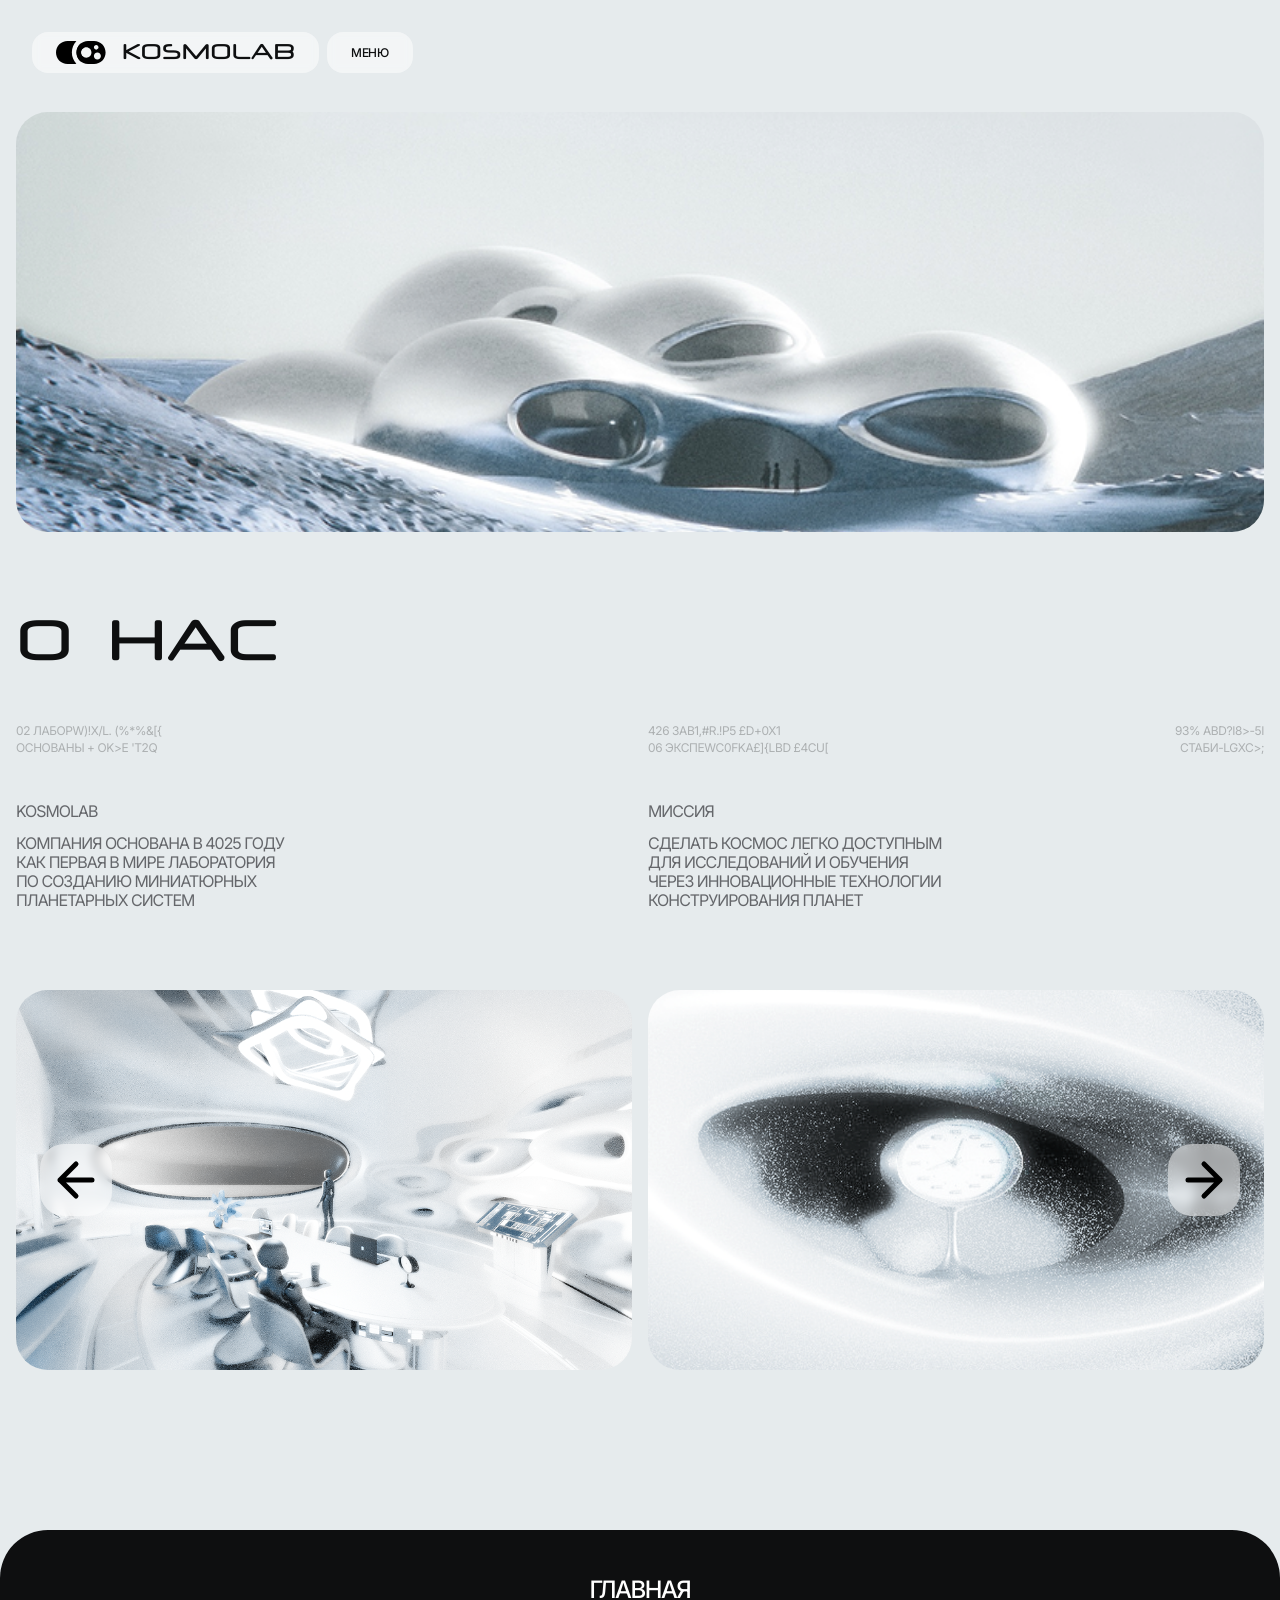
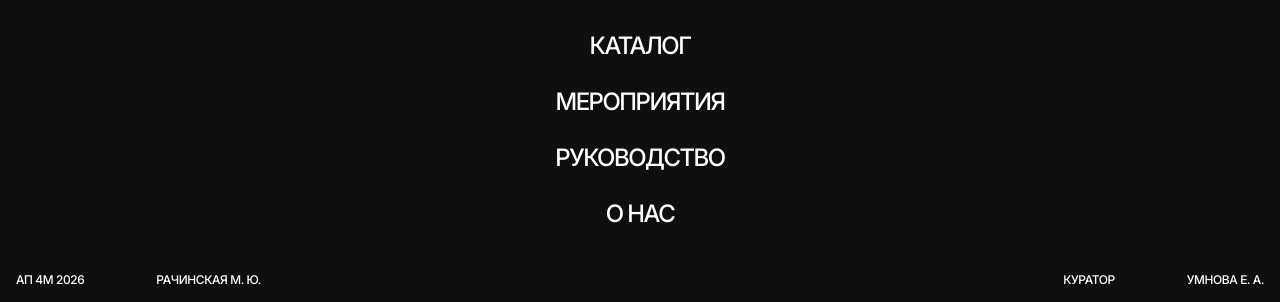
==== commit 9006c532: "fix cart" ====
--- a/about.html
+++ b/about.html
@@ -12,7 +12,7 @@
     <link rel="stylesheet" href="./css/mob-adaptive.css">
 
     <script src="./js/main.js" defer></script>
-    <script src="./js/cart.js" defer></script>
+    <script src="./js/cart.js?v=2" defer></script>
 </head>
 
 <body>
--- a/css/main.css
+++ b/css/main.css
@@ -1237,13 +1237,12 @@
     height: 64px;
     border-radius: var(--radius-small);
     overflow: hidden;
-    background-color: var(--color-light-gray);
 }
 
 .catalog-cart__image img {
     width: 100%;
     height: 100%;
-    object-fit: cover;
+    object-fit: contain;
 }
 
 .catalog-cart__body {
@@ -1264,7 +1263,7 @@
     align-self: flex-start;
     display: inline-flex;
     align-items: center;
-    gap: 4px;
+    gap: 2px;
 
     padding: 6px 10px;
     border: 1px solid rgba(var(--color-black-rgb), 0.2);
@@ -1273,9 +1272,13 @@
 }
 
 .catalog-cart__currency {
-    width: 14px;
-    height: 14px;
+    width: 10px;
+    height: 10px;
     display: block;
+    flex: 0 0 10px;
+
+    object-fit: contain;
+    object-position: center;
 }
 
 /* количество */
@@ -1288,11 +1291,11 @@
 
 .catalog-cart__qty-button {
     position: relative;
-    width: 40px;
-    height: 40px;
+    width: 24px;
+    height: 24px;
     cursor: pointer;
     border: none;
-    border-radius: var(--radius-small);
+    border-radius: 10px;
 
     background-color: rgba(var(--color-black-rgb), 0.4);
     backdrop-filter: blur(var(--blur-default));
@@ -1311,14 +1314,14 @@
 }
 
 .catalog-cart__qty-button::before {
-    width: 12px;
-    height: 2px;
+    width: 10px;
+    height: 1px;
     transform: translate(-50%, -50%);
 }
 
 .catalog-cart__qty-button--plus::after {
-    width: 2px;
-    height: 12px;
+    width: 1px;
+    height: 10px;
     transform: translate(-50%, -50%);
 }
 
--- a/css/mob-adaptive.css
+++ b/css/mob-adaptive.css
@@ -652,6 +652,23 @@
         right: 16px;
         width: auto;
         max-width: none;
+    }
+
+    /* на мобилке кнопки +/- остаются 40x40 */
+    .catalog-cart__qty-button {
+        width: 40px;
+        height: 40px;
+        border-radius: var(--radius-small);
+    }
+
+    .catalog-cart__qty-button::before {
+        width: 12px;
+        height: 1.5px;
+    }
+
+    .catalog-cart__qty-button--plus::after {
+        width: 1.5px;
+        height: 12px;
     }
 
 
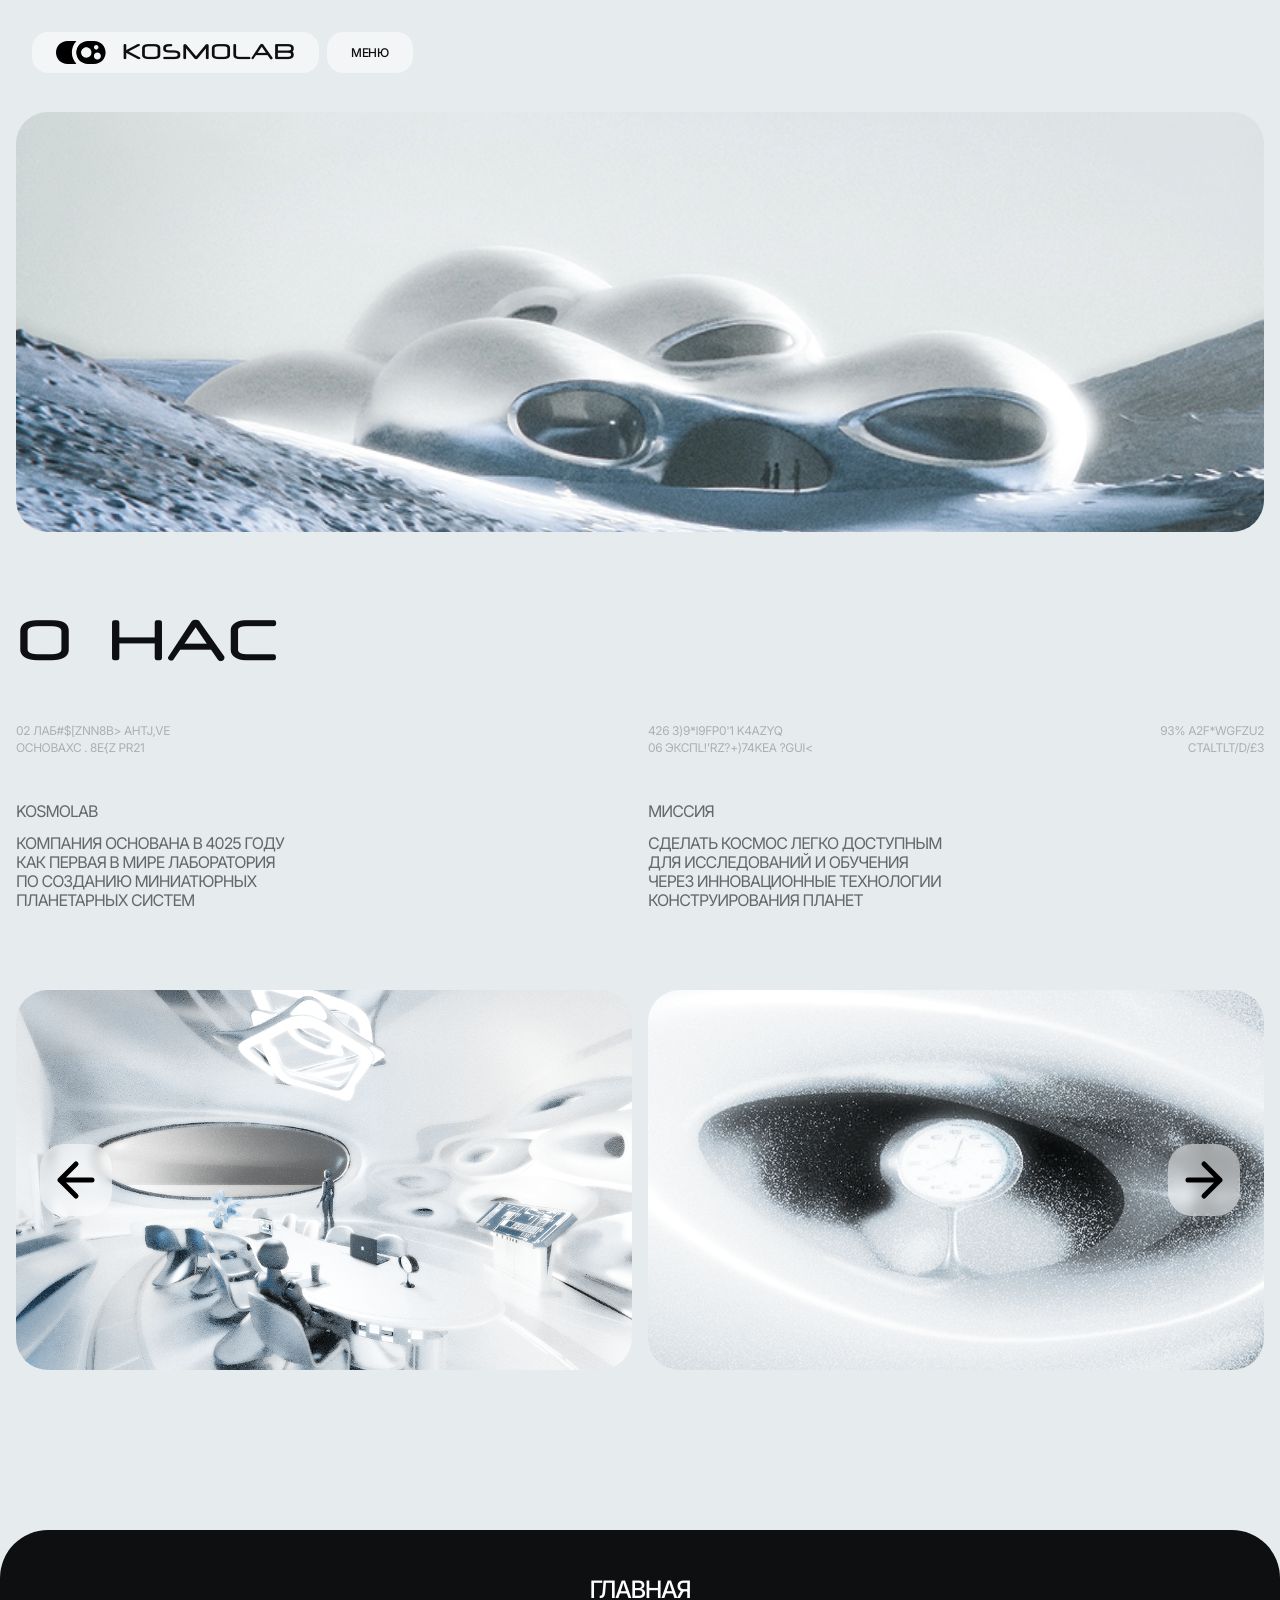
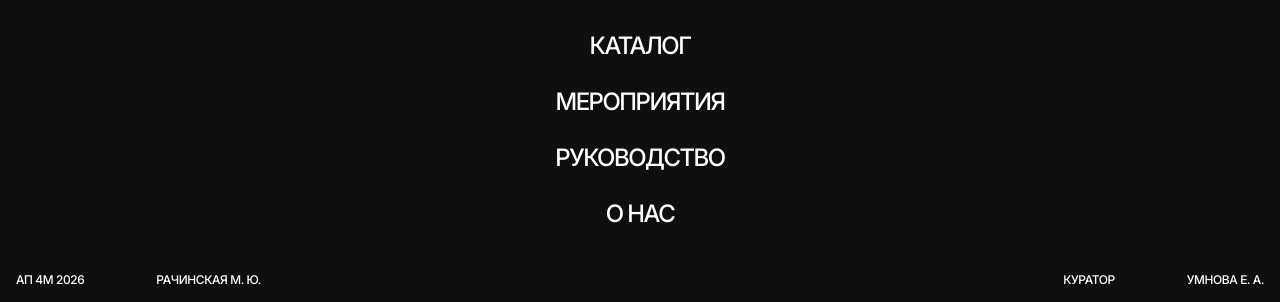
==== commit 4a8dcbc3: "change fav icon" ====
--- a/about.html
+++ b/about.html
@@ -10,6 +10,8 @@
     <link rel="stylesheet" href="./css/main.css">
     <link rel="stylesheet" href="./css/tab-adaptive.css">
     <link rel="stylesheet" href="./css/mob-adaptive.css">
+
+    <link rel="icon" href="./assets/icons/fav-icon-2.png" type="image/png">
 
     <script src="./js/main.js" defer></script>
     <script src="./js/cart.js?v=2" defer></script>
--- a/css/main.css
+++ b/css/main.css
@@ -281,7 +281,6 @@
 
 
 /* анимашка хедера */
-
 .header.is-nav-enhanced .nav {
     gap: 0;
 }
@@ -415,6 +414,16 @@
     gap: 32px;
 }
 
+.footer__nav a {
+    transition: opacity 0.4s ease;
+}
+
+@media (hover: hover) and (pointer: fine) {
+    .footer__nav a:hover {
+        opacity: 0.5;
+    }
+}
+
 .footer__meta {
     position: absolute;
     left: 16px;
@@ -1175,7 +1184,7 @@
     right: var(--header-offset);
     z-index: 99;
 
-    width: 460px;
+    width: 325px;
     max-width: calc(100vw - var(--header-offset) * 2);
 
     display: flex;
@@ -1339,6 +1348,95 @@
 .catalog-cart__checkout {
     width: 100%;
     justify-content: center;
+}
+
+
+/* попап */
+.catalog-success {
+    position: fixed;
+    left: 50%;
+    top: 60%;
+    right: auto;
+    z-index: 160;
+
+    width: 370px;
+    max-width: calc(100vw - 32px);
+
+    padding: 48px 24px 24px;
+    border-radius: var(--radius-medium);
+
+    display: flex;
+    flex-direction: column;
+    align-items: center;
+
+    background-color: rgba(var(--color-white-rgb), 0.5);
+    backdrop-filter: blur(var(--blur-default));
+    -webkit-backdrop-filter: blur(var(--blur-default));
+
+    opacity: 0;
+    visibility: hidden;
+    pointer-events: none;
+    transform: translate(-50%, -50%) translateY(-8px);
+    transition: opacity 0.3s ease, transform 0.3s ease, visibility 0s linear 0.3s;
+}
+
+.catalog-success.is-open {
+    opacity: 1;
+    visibility: visible;
+    pointer-events: auto;
+    transform: translate(-50%, -50%);
+    transition: opacity 0.3s ease, transform 0.3s ease;
+}
+
+.catalog-success__icon {
+    width: 96px;
+    height: 96px;
+
+    display: flex;
+    align-items: center;
+    justify-content: center;
+
+    border-radius: var(--radius-medium);
+    background-color: var(--color-blue);
+}
+
+.catalog-success__icon img {
+    width: 80px;
+    height: 80px;
+}
+
+.catalog-success__title {
+    margin: 24px 0 0;
+    text-align: center;
+    color: var(--color-black);
+}
+
+.catalog-success__text {
+    margin: 12px 0 0;
+    text-align: center;
+    color: var(--color-black);
+}
+
+.catalog-success__button {
+    width: 100%;
+    min-height: 41px;
+    margin-top: 32px;
+
+    justify-content: center;
+
+    border-radius: var(--radius-small);
+    background-color: var(--color-black);
+    color: var(--color-white);
+
+    backdrop-filter: none;
+    -webkit-backdrop-filter: none;
+}
+
+@media (hover: hover) and (pointer: fine) {
+    .catalog-success__button:hover {
+        background-color: rgba(var(--color-black-rgb), 0.5);
+        color: var(--color-white);
+    }
 }
 
 
--- a/css/mob-adaptive.css
+++ b/css/mob-adaptive.css
@@ -654,7 +654,7 @@
         max-width: none;
     }
 
-    /* на мобилке кнопки +/- остаются 40x40 */
+    /* плюсики минусики */
     .catalog-cart__qty-button {
         width: 40px;
         height: 40px;
@@ -752,6 +752,23 @@
     }
 
 
+    /* попап */
+    .catalog-success {
+        left: 50%;
+        top: 70%;
+        right: auto;
+
+        width: calc(100vw - 32px);
+        max-width: 370px;
+
+        transform: translate(-50%, -50%) translateY(-8px);
+    }
+
+    .catalog-success.is-open {
+        transform: translate(-50%, -50%);
+    }
+
+
 
 
     /* II.III. проекты */
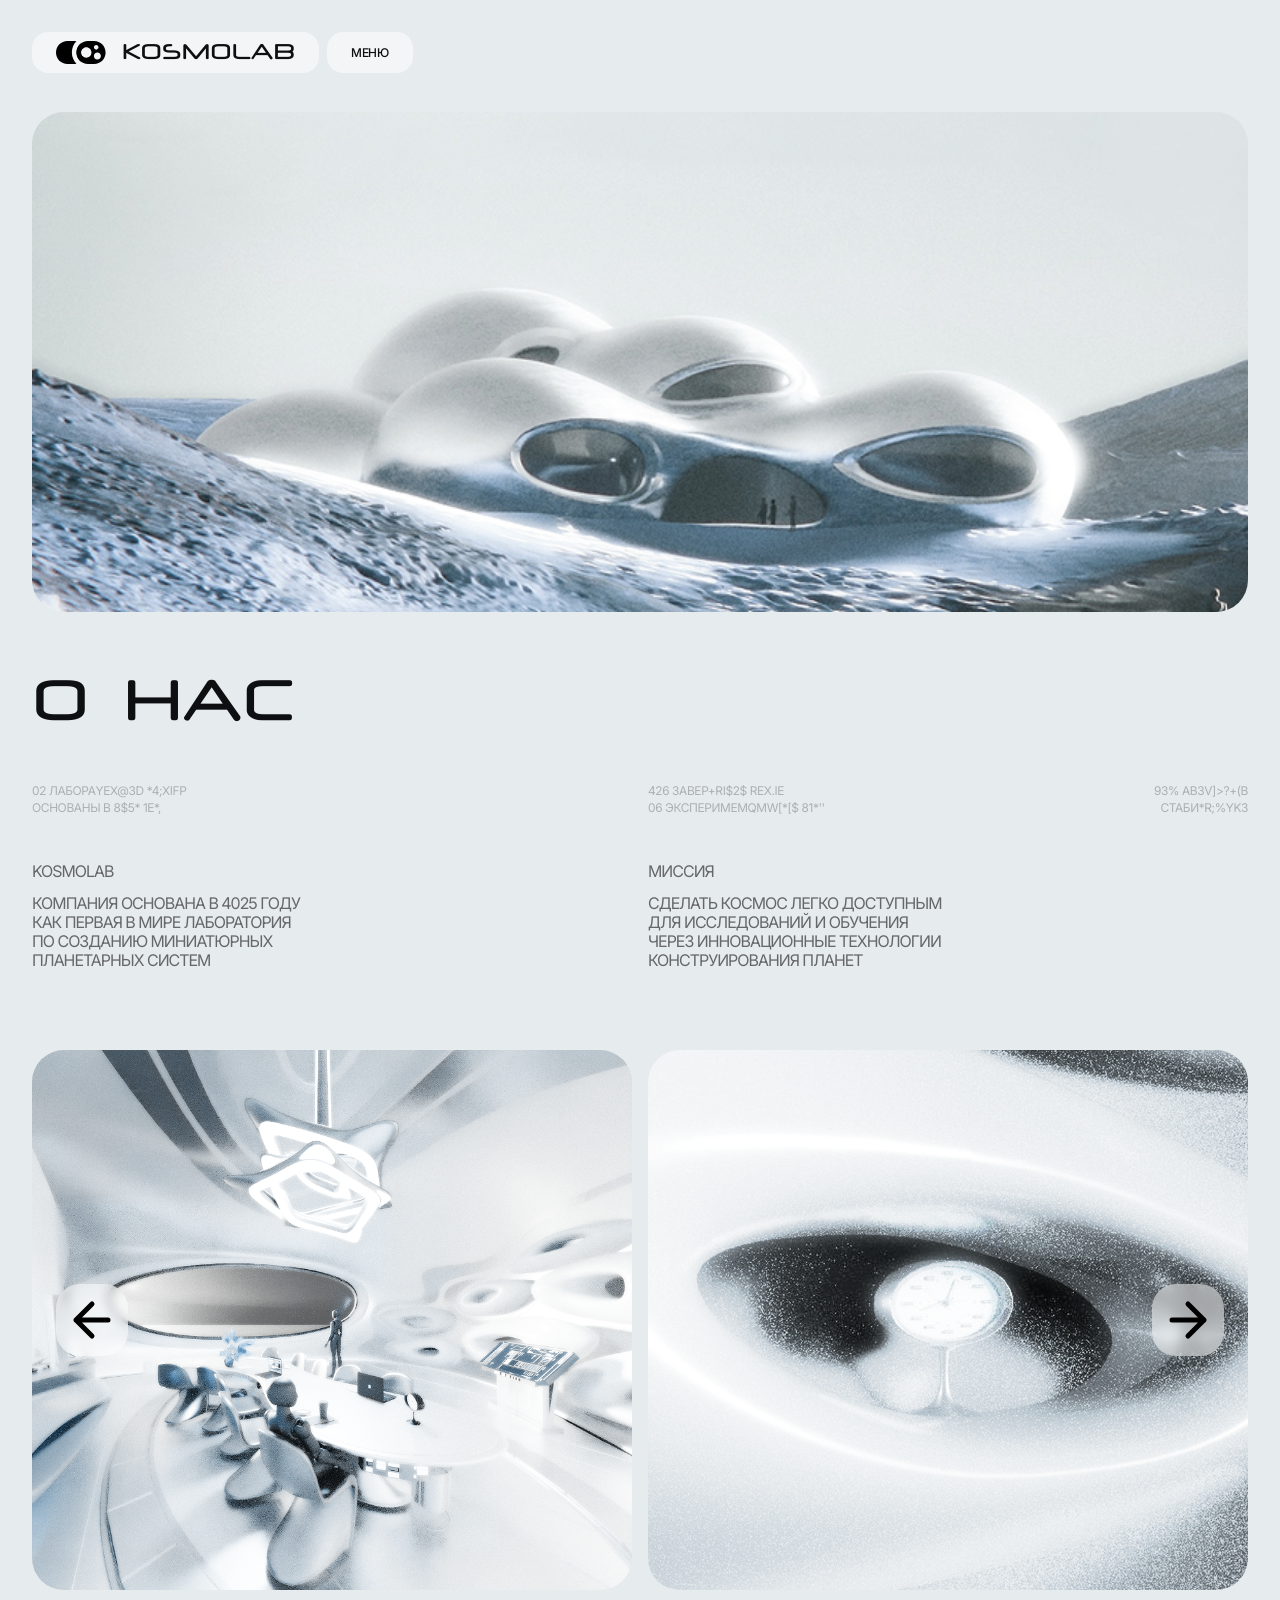
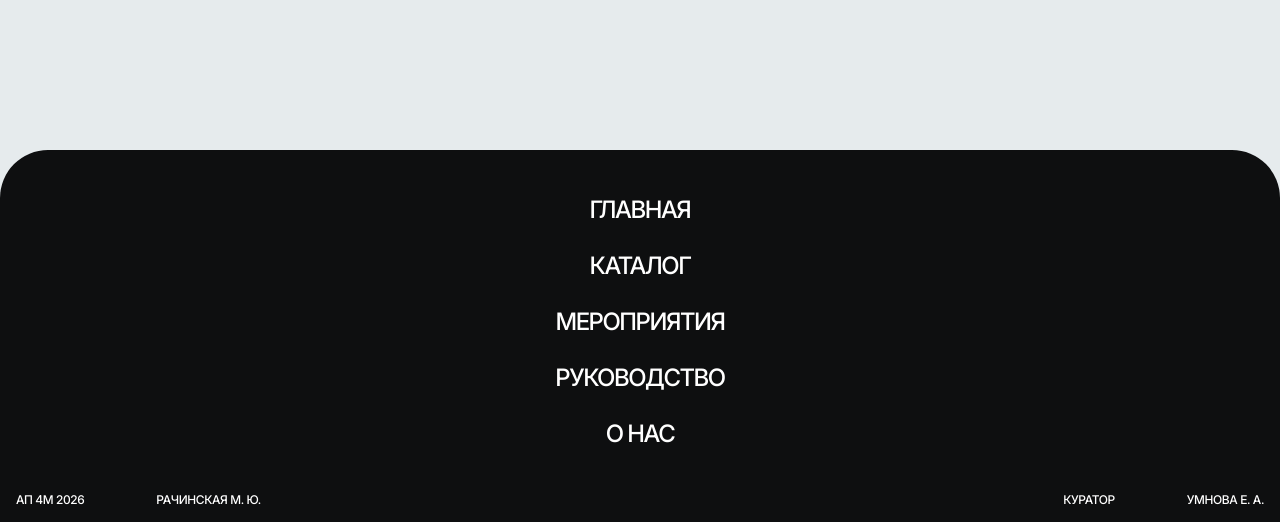
==== commit d3fe92d0: "fix review issues" ====
--- a/about.html
+++ b/about.html
@@ -26,7 +26,7 @@
             </a>
 
             <nav class="nav" aria-label="Основная навигация">
-                <a class="nav__link text-microcopy-medium is-active" href="./index.html">Главная</a>
+                <a class="nav__link text-microcopy-medium" href="./index.html">Главная</a>
                 <a class="nav__link text-microcopy-medium" href="./catalog.html">Каталог</a>
                 <a class="nav__link text-microcopy-medium" href="./events.html">Мероприятия</a>
                 <a class="nav__link text-microcopy-medium" href="./guide.html">Руководство</a>
@@ -38,7 +38,7 @@
             </button>
 
             <nav class="mobile-nav" id="mobileNav" aria-label="Мобильная навигация">
-                <a class="mobile-nav__link button text-microcopy-medium is-active" href="./index.html">Главная</a>
+                <a class="mobile-nav__link button text-microcopy-medium" href="./index.html">Главная</a>
                 <a class="mobile-nav__link button text-microcopy-medium" href="./catalog.html">Каталог</a>
                 <a class="mobile-nav__link button text-microcopy-medium" href="./events.html">Мероприятия</a>
                 <a class="mobile-nav__link button text-microcopy-medium" href="./guide.html">Руководство</a>
@@ -92,7 +92,7 @@
                     </div>
                 </div>
 
-                <section class="about-gallery">
+                <div class="about-gallery">
                     <div class="container">
                         <!-- 1 слайдер : пк / планшет -->
                         <div class="about-gallery__desktop">
@@ -160,7 +160,7 @@
                             </div>
                         </div>
                     </div>
-                </section>
+                </div>
             </section>
         </main>
 
--- a/css/variables.css
+++ b/css/variables.css
@@ -43,8 +43,6 @@
     --color-white-rgb: 255, 255, 255;
 
     --glass-white: rgba(var(--color-white-rgb), 0.5);
-    --glass-black: rgba(var(--color-black-rgb), 0.6);
-    --glass-black-text: rgba(var(--color-black-rgb), 0.35);
 
     --blur-default: 5px;
 
--- a/css/main.css
+++ b/css/main.css
@@ -453,7 +453,7 @@
 /* I.I hero-блок */
 .hero-screen {
     width: 100%;
-    min-height: 0x;
+    min-height: 0;
     height: 100svh;
     
 
@@ -2122,4 +2122,189 @@
 .about-gallery__arrow--prev { left: 24px; }
 .about-gallery__arrow--next { right: 24px; }
 .about-gallery__arrow--prev img { transform: none; }
-.about-gallery__arrow--next img { transform: rotate(180deg); }+.about-gallery__arrow--next img { transform: rotate(180deg); }
+
+
+
+
+
+
+
+
+
+
+
+/* 404 */
+.error-hero {
+    position: relative;
+    width: 100%;
+    height: 100svh;
+    min-height: 760px;
+    overflow: hidden;
+
+    background-color: var(--color-black);
+    color: var(--color-white);
+    border-radius: 0 0 var(--radius-large) var(--radius-large);
+
+    --error-planet-size: 460px;
+    --error-button-bottom: 32px;
+}
+
+.error-hero__bg {
+    position: absolute;
+    inset: 0;
+    z-index: 0;
+
+    width: 100%;
+    height: 100%;
+    object-fit: cover;
+    opacity: 0.9;
+    pointer-events: none;
+    user-select: none;
+}
+
+.error-hero__inner {
+    position: relative;
+    z-index: 1;
+    width: 100%;
+    height: 100%;
+}
+
+/* планета */
+.error-hero__planet-wrap {
+    position: absolute;
+    left: 50%;
+    top: 50%;
+    transform: translate(-50%, -50%);
+    z-index: 1;
+
+    width: var(--error-planet-size);
+    height: var(--error-planet-size);
+}
+
+.error-hero__planet {
+    position: absolute;
+    inset: 0;
+    width: 100%;
+    height: 100%;
+    object-fit: contain;
+    pointer-events: none;
+    user-select: none;
+}
+
+.error-hero__planet--light {
+    opacity: 0;
+    transition: opacity 0.4s ease;
+}
+
+@media (hover: hover) and (pointer: fine) {
+    .error-hero__planet-wrap:hover .error-hero__planet--light {
+        opacity: 1;
+    }
+}
+
+/* код 404 */
+.error-hero__code {
+    position: absolute;
+    left: 50%;
+    top: 50%;
+    transform: translate(-50%, -50%);
+    z-index: 2;
+
+    width: clamp(520px, 54vw, 840px);
+    height: auto;
+
+    filter: none;
+    backdrop-filter: none;
+    -webkit-backdrop-filter: none;
+
+    pointer-events: none;
+    user-select: none;
+}
+
+/* пунктик */
+.error-callout {
+    position: absolute;
+    z-index: 4;
+    left: 46%;
+    top: -12%;
+
+    width: 380px;
+    height: 90px;
+}
+
+.error-callout__circle {
+    position: absolute;
+    left: 0;
+    bottom: 0;
+    width: 48px;
+    height: 48px;
+
+    border-radius: 50%;
+    background-color: rgba(var(--color-white-rgb), 0.5);
+    backdrop-filter: blur(var(--blur-default));
+    -webkit-backdrop-filter: blur(var(--blur-default));
+}
+
+.error-callout__line {
+    position: absolute;
+    left: 24px;
+    bottom: 24px;
+    width: 150px;
+    height: auto;
+
+    display: block;
+    pointer-events: none;
+    user-select: none;
+}
+
+.error-callout__text {
+    position: absolute;
+    left: 188px;
+    top: 16px;
+
+    white-space: nowrap;
+    color: var(--color-light-gray);
+}
+
+.error-callout__text--mobile {
+    display: none;
+}
+
+.error-callout__text-line {
+    display: inline;
+    white-space: nowrap;
+}
+
+.error-callout__text-line + .error-callout__text-line::before {
+    content: " ";
+}
+
+
+/* боди текст */
+.error-hero__text {
+    position: absolute;
+    left: 50%;
+
+    top: calc(
+        50% + var(--error-planet-size) / 2 +
+        ( 100% - 50% - var(--error-planet-size) / 2 - var(--error-button-bottom) - 41px ) / 2
+    );
+
+    transform: translate(-50%, -50%);
+    z-index: 3;
+
+    width: 400px;
+    text-align: center;
+    color: var(--color-light-gray);
+}
+
+
+/* кнопка возврата */
+.error-hero__button {
+    position: absolute;
+    left: 50%;
+    bottom: var(--error-button-bottom);
+    transform: translateX(-50%);
+    z-index: 3;
+}
--- a/css/tab-adaptive.css
+++ b/css/tab-adaptive.css
@@ -2,6 +2,12 @@
 /* планшет 1280px - 769px */
 @media (min-width: 769px) and (max-width: 1280px) {
     
+    :root {
+        --grid-columns: 12;
+        --page-padding: 32px;
+        --grid-gap: 16px;
+    }
+
     /* ui */
     .nav {
         display: none;
@@ -526,6 +532,9 @@
 
 
     /* V. о нас */
-    .about-page__hero-video { height: 420px; }
-    .about-gallery__image { height: 380px; }
+    .about-page__hero-video { height: 500px; }
+    .about-gallery__image { height: 540px; }
+
+    /* заголовок */
+    .about-page__info { margin-top: 60px; }
 }
--- a/css/mob-adaptive.css
+++ b/css/mob-adaptive.css
@@ -706,26 +706,26 @@
     /* II.II. планеты */
     .catalog-planets__grid {
         display: grid;
-        grid-template-columns: repeat(2, minmax(0, 1fr)) !important;
+        grid-template-columns: repeat(2, minmax(0, 1fr));
         column-gap: var(--grid-gap);
         row-gap: 24px;
     }
 
-    .catalog-planets__item,
-    .catalog-planets__item:nth-child(3n + 1),
-    .catalog-planets__item:nth-child(3n + 2),
-    .catalog-planets__item:nth-child(3n) {
-        grid-column: auto !important;
-        align-items: center !important;
-        width: 100% !important;
+    .catalog-planets__grid .catalog-planets__item,
+    .catalog-planets__grid .catalog-planets__item:nth-child(3n + 1),
+    .catalog-planets__grid .catalog-planets__item:nth-child(3n + 2),
+    .catalog-planets__grid .catalog-planets__item:nth-child(3n) {
+        grid-column: auto;
+        align-items: center;
+        width: 100%;
         min-width: 0;
         padding: 0;
     }
 
-    .catalog-planets__item .catalog-planets__image-wrap {
-        width: 100% !important;
-        max-width: none !important;
-        margin: 0 !important;
+    .catalog-planets__grid .catalog-planets__item .catalog-planets__image-wrap {
+        width: 100%;
+        max-width: none;
+        margin: 0;
     }
 
     .catalog-planets__name {
@@ -1021,4 +1021,124 @@
         object-fit: cover;
         border-radius: 24px;
     }
+
+
+
+
+
+
+
+
+
+
+    /* 404 */
+    .error-hero {
+        --error-planet-size: clamp(300px, 76vw, 380px);
+        --error-planet-center: 45%;
+        --error-button-bottom: 16px;
+
+        height: 100svh;
+        min-height: 600px;
+        border-radius: 0 0 var(--radius-large-mobile) var(--radius-large-mobile);
+    }
+
+    .error-hero__planet-wrap {
+        width: var(--error-planet-size);
+        height: var(--error-planet-size);
+
+        left: 50%;
+        top: var(--error-planet-center);
+        transform: translate(-50%, -50%);
+    }
+
+    /* код 404 */
+    .error-hero__code {
+        left: 50%;
+        top: var(--error-planet-center);
+        transform: translate(-50%, -50%);
+
+        width: calc(100vw - 32px);
+        max-width: none;
+        height: auto;
+    }
+
+
+    /* пунктик */
+    .error-callout {
+        left: 46%;
+        top: -22%;
+        transform: none;
+
+        width: 180px;
+        height: 110px;
+    }
+
+    .error-callout__circle {
+        position: absolute;
+        left: 0;
+        bottom: 0;
+        top: auto;
+        transform: none;
+
+        width: 48px;
+        height: 48px;
+    }
+
+    .error-callout__line {
+        display: block;
+        position: absolute;
+        left: 24px;
+        bottom: 24px;
+        width: 150px;
+        height: auto;
+    }
+
+    .error-callout__text--desktop {
+        display: none;
+    }
+
+    .error-callout__text--mobile {
+        display: block;
+        position: absolute;
+        left: 64px;
+        top: 10px;
+        bottom: auto;
+        transform: none;
+        margin-bottom: 0;
+
+        width: 120px;
+        text-align: left;
+        white-space: normal;
+        color: var(--color-light-gray);
+    }
+
+    .error-callout__text--mobile .error-callout__text-line {
+        display: block;
+        white-space: nowrap;
+    }
+
+    .error-callout__text--mobile .error-callout__text-line + .error-callout__text-line::before {
+        content: none;
+    }
+
+    /* боди текст */
+    .error-hero__text {
+        left: 50%;
+        top: calc(
+            var(--error-planet-center) + var(--error-planet-size) / 2 +
+            (100% - var(--error-planet-center) - var(--error-planet-size) / 2 - var(--error-button-bottom) - 41px) / 2
+        );
+        transform: translate(-50%, -50%);
+        width: 80%;
+        text-align: center;
+    }
+
+    /* кнопка */
+    .error-hero__button {
+        left: 16px;
+        right: 16px;
+        bottom: var(--error-button-bottom);
+        transform: none;
+        justify-content: center;
+    }
 }
